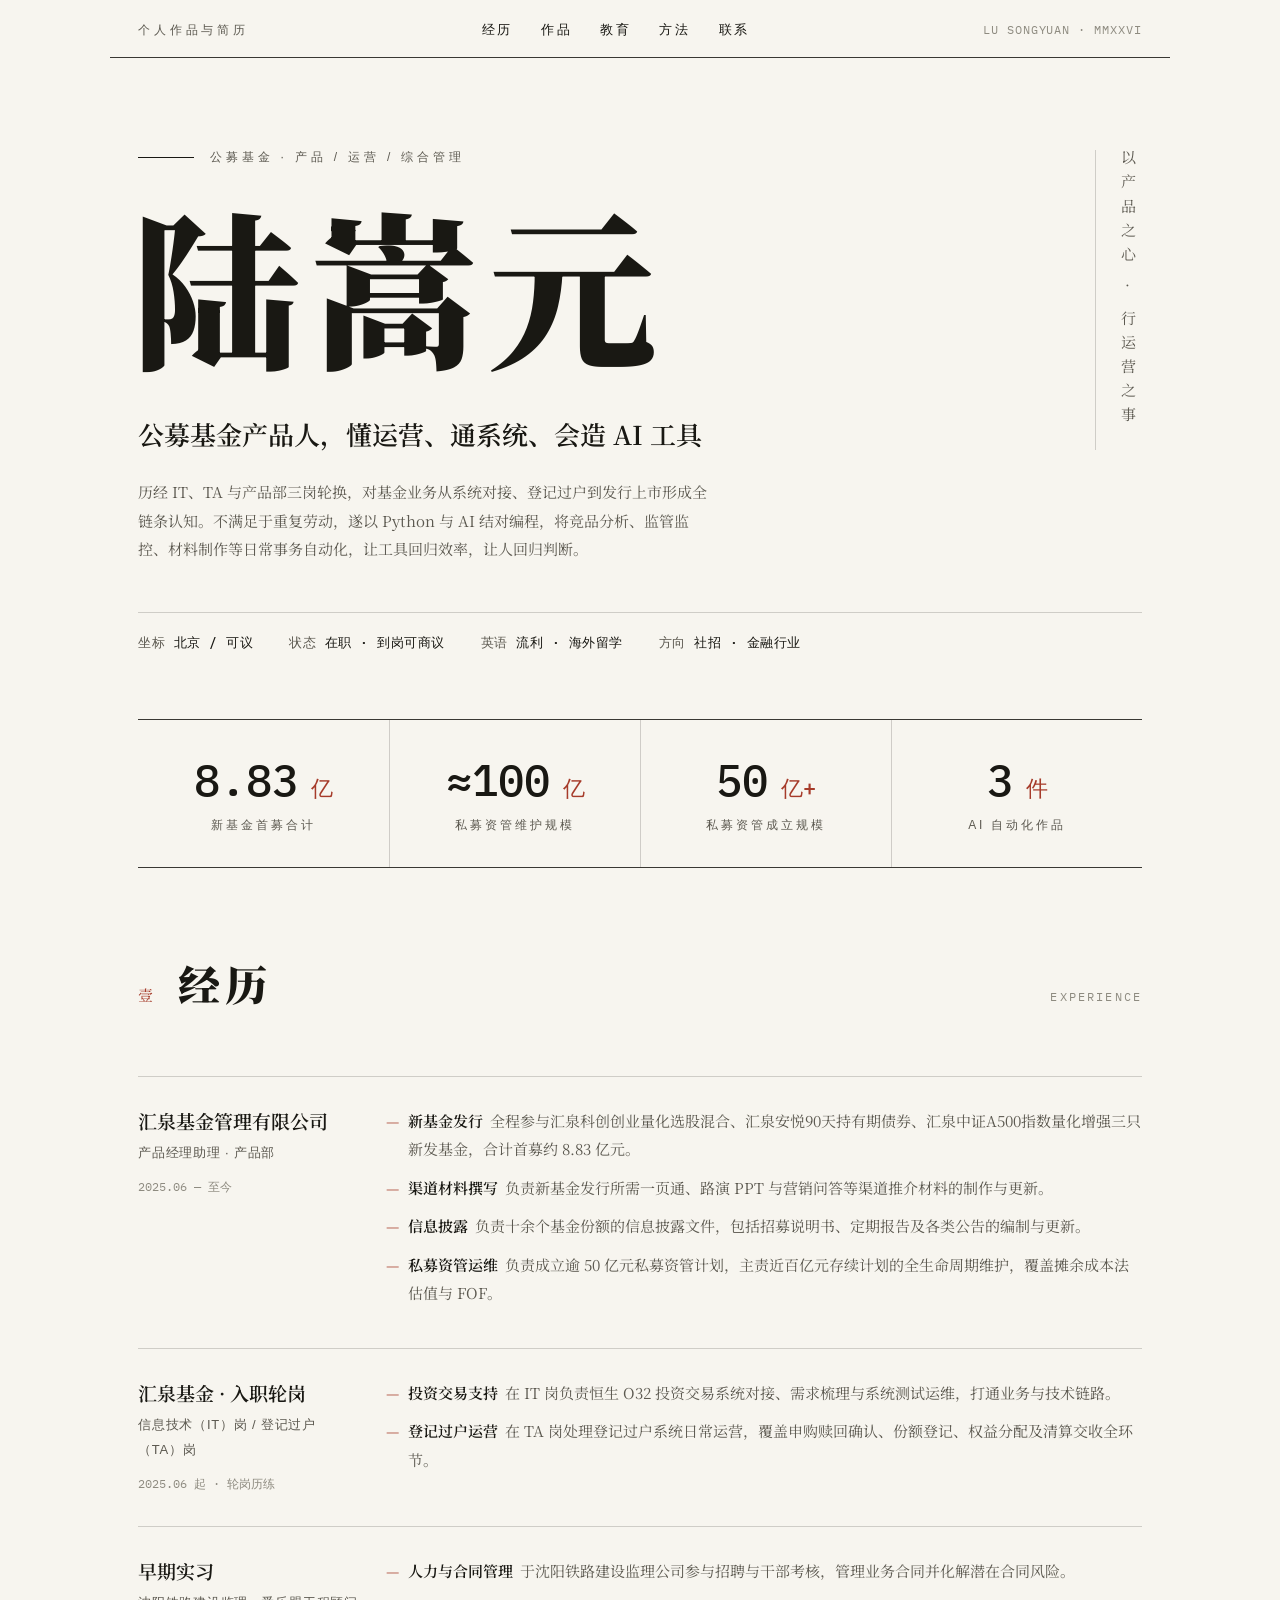
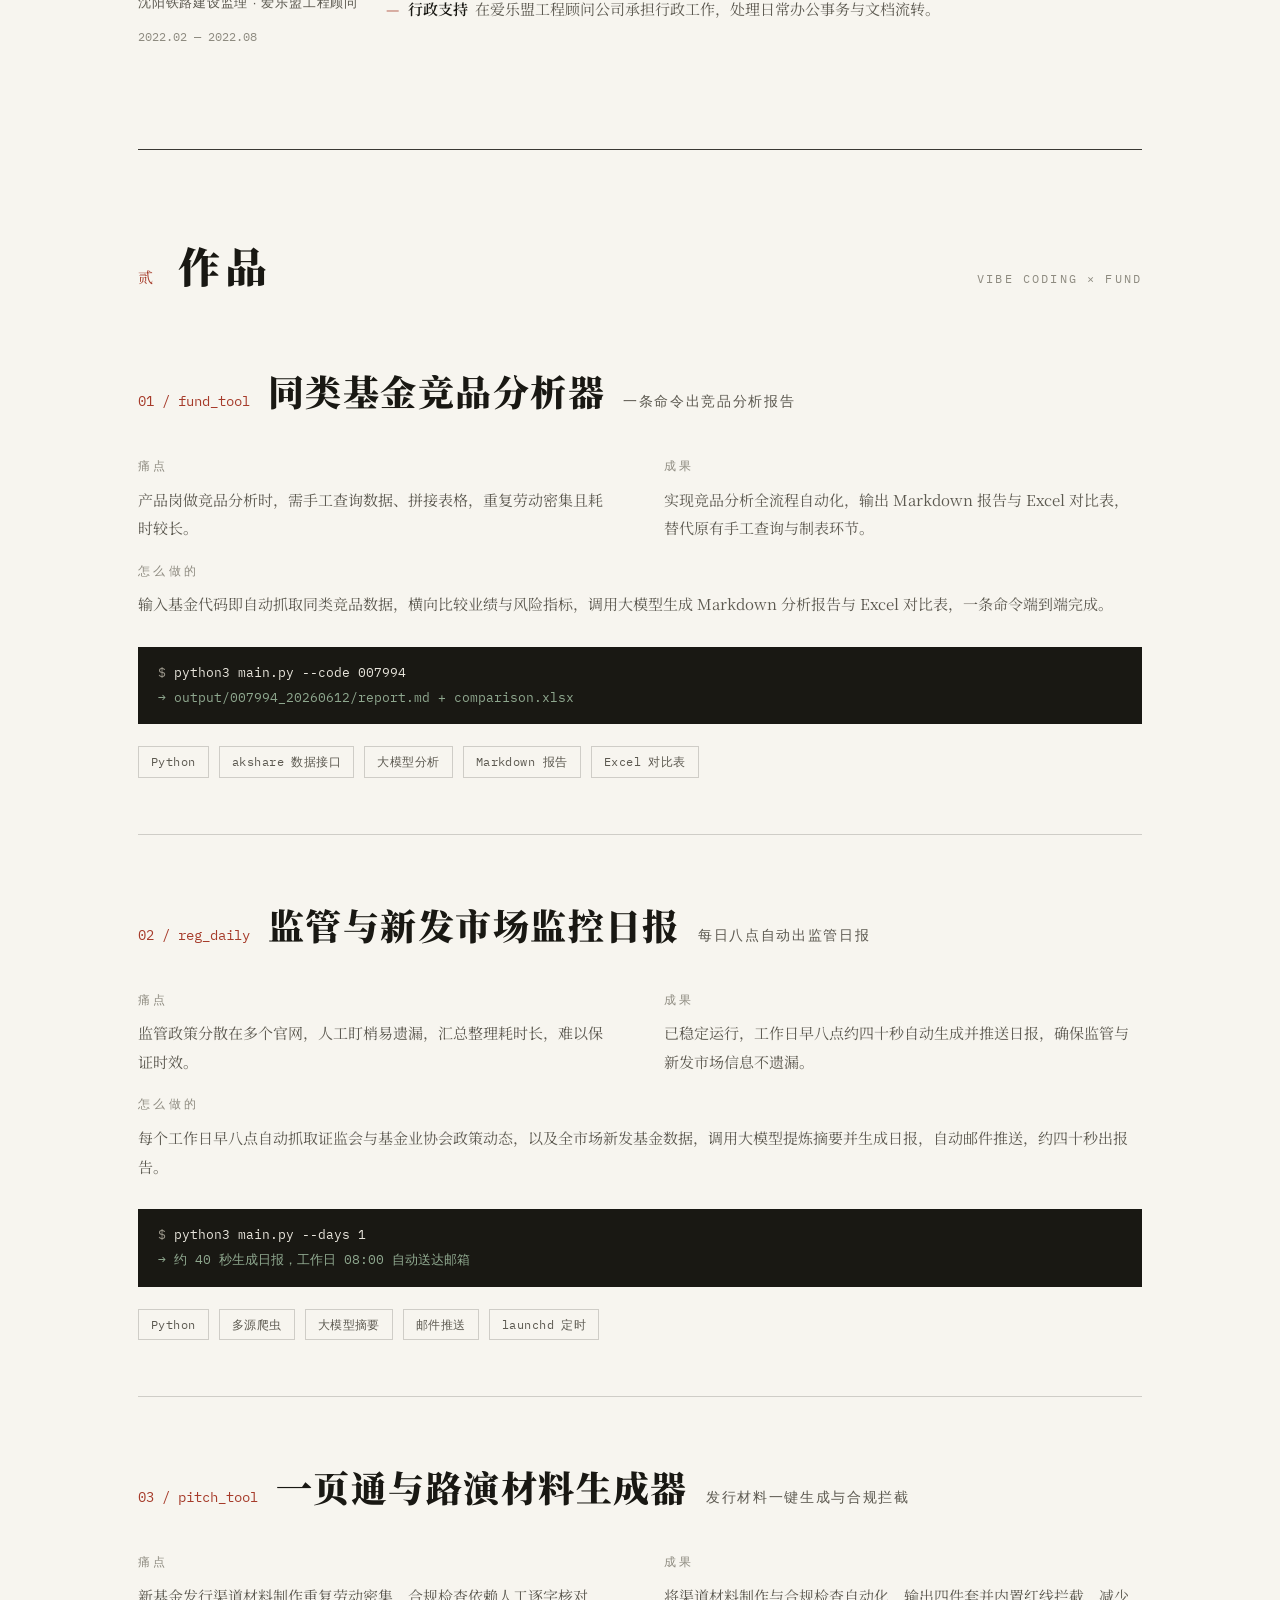
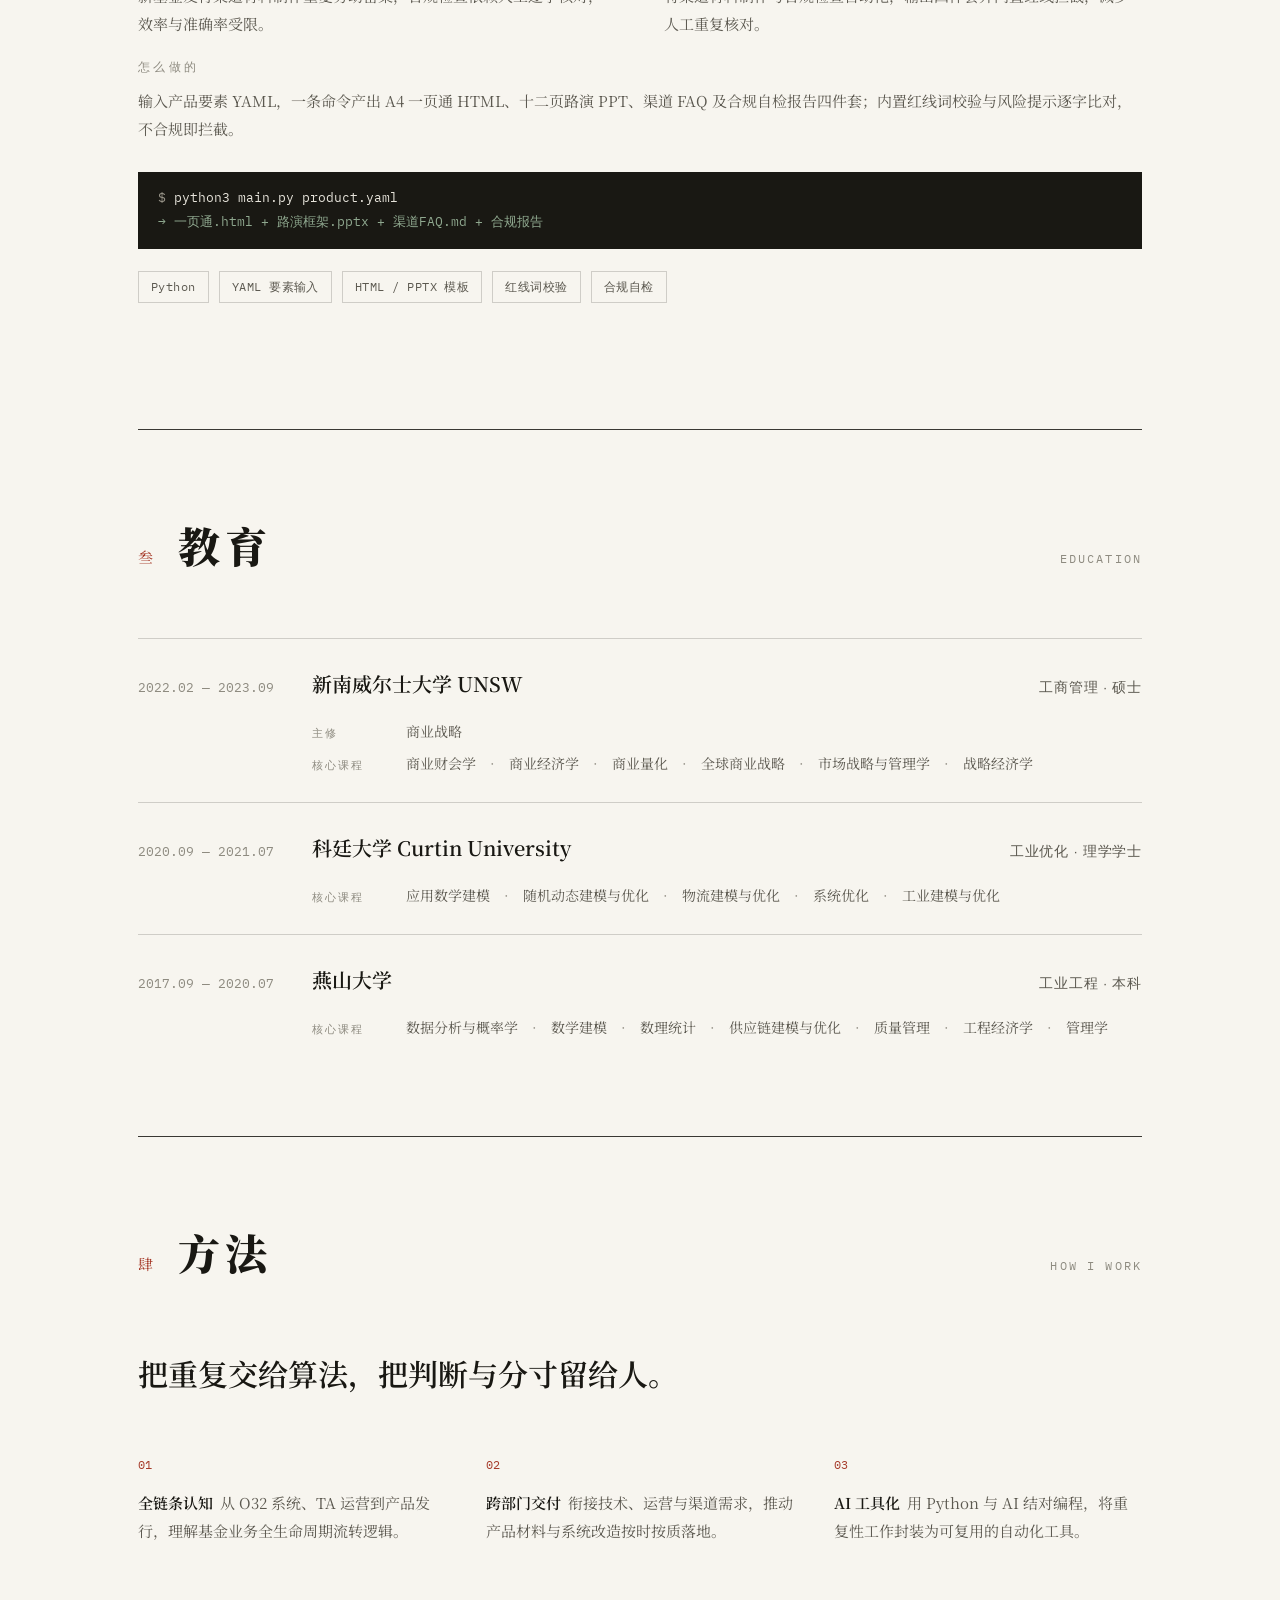
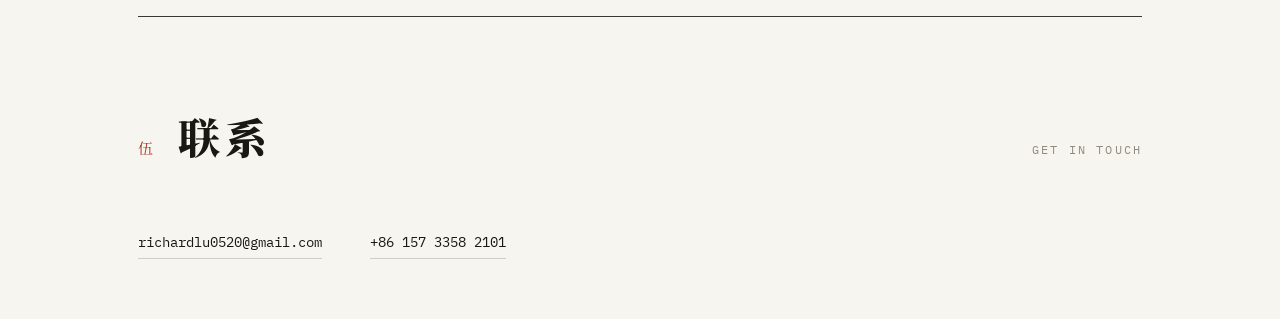
==== index.html @ 5bf74c92 "init: 个人简历网站" ====
<!DOCTYPE html>
<html lang="zh-CN">
<head>
<meta charset="UTF-8">
<meta name="viewport" content="width=device-width, initial-scale=1.0">
<title>陆嵩元 — 公募基金 · 产品与运营</title>
<meta name="description" content="陆嵩元的个人作品与简历：公募基金产品经理，三件 AI 自动化作品，求职产品/运营/综合管理方向。">
<link rel="preconnect" href="https://fonts.googleapis.com">
<link rel="preconnect" href="https://fonts.gstatic.com" crossorigin>
<link href="https://fonts.googleapis.com/css2?family=Noto+Serif+SC:wght@400;600;900&family=IBM+Plex+Mono:wght@400;500&display=swap" rel="stylesheet">
<style>
:root {
  --paper: #F7F5EF;
  --ink: #191813;
  --ink-soft: #5C5950;
  --ink-faint: #8E8B80;
  --hair: rgba(25, 24, 19, 0.18);
  --hair-strong: rgba(25, 24, 19, 0.85);
  --seal: #A63B2A;
  --serif: "Noto Serif SC", "Songti SC", serif;
  --sans: "PingFang SC", "Microsoft YaHei", sans-serif;
  --mono: "IBM Plex Mono", "Menlo", monospace;
}
* { margin: 0; padding: 0; box-sizing: border-box; }
html { scroll-behavior: smooth; }
body {
  background: var(--paper);
  color: var(--ink);
  font-family: var(--serif);
  font-size: 16px;
  line-height: 1.9;
  -webkit-font-smoothing: antialiased;
}
::selection { background: var(--seal); color: var(--paper); }
.page { max-width: 1060px; margin: 0 auto; padding: 0 28px; }

.label {
  font-family: var(--sans);
  font-size: 12px;
  letter-spacing: 0.32em;
  color: var(--ink-soft);
}
.mono { font-family: var(--mono); }

.masthead {
  display: flex;
  justify-content: space-between;
  align-items: baseline;
  position: sticky;
  top: 0;
  z-index: 100;
  background: var(--paper);
  margin: 0 -28px;
  padding: 18px 28px 14px;
  border-bottom: 1px solid var(--hair-strong);
}
.masthead .mono { font-size: 12px; color: var(--ink-faint); letter-spacing: 0.08em; }
.masthead nav { display: flex; gap: 28px; }
.masthead nav a {
  font-family: var(--sans); font-size: 13px; letter-spacing: 0.2em;
  color: var(--ink); text-decoration: none; position: relative;
  white-space: nowrap;
}
.masthead nav a::after {
  content: ""; position: absolute; left: 0; bottom: -4px;
  width: 100%; height: 1px; background: var(--seal);
  transform: scaleX(0); transform-origin: left;
  transition: transform 0.4s cubic-bezier(0.4, 0, 0.2, 1);
}
.masthead nav a:hover::after { transform: scaleX(1); }
.masthead nav a:hover { color: var(--seal); }

.hero { position: relative; padding: 88px 0 64px; border-bottom: 1px solid var(--hair-strong); }
.hero-kicker { display: flex; align-items: center; gap: 16px; margin-bottom: 28px; }
.hero-kicker .rule { flex: 0 0 56px; height: 1px; background: var(--ink); }
h1.name {
  font-size: clamp(84px, 15vw, 168px);
  font-weight: 900;
  line-height: 1.05;
  letter-spacing: 0.06em;
  margin-left: -6px;
}
.hero-tagline {
  font-size: clamp(20px, 2.6vw, 26px);
  font-weight: 600;
  margin-top: 36px;
  max-width: 30em;
}
.hero-intro {
  margin-top: 20px;
  max-width: 38em;
  color: var(--ink-soft);
  font-size: 15px;
}
.hero-vertical {
  position: absolute; top: 92px; right: 0;
  writing-mode: vertical-rl;
  font-size: 15px; letter-spacing: 0.6em;
  color: var(--ink-soft);
  border-left: 1px solid var(--hair);
  padding-left: 18px;
  height: 300px;
}
.hero-meta {
  display: flex; flex-wrap: wrap; gap: 12px 36px;
  margin-top: 48px; padding-top: 18px;
  border-top: 1px solid var(--hair);
}
.hero-meta div { font-family: var(--mono); font-size: 12.5px; color: var(--ink-soft); letter-spacing: 0.04em; }
.hero-meta b { font-weight: 500; color: var(--ink); }

.stats { display: grid; grid-template-columns: repeat(4, 1fr); border-bottom: 1px solid var(--hair-strong); }
.stat { padding: 34px 8px 30px; text-align: center; }
.stat + .stat { border-left: 1px solid var(--hair); }
.stat .num { font-family: var(--mono); font-size: clamp(30px, 4.5vw, 44px); font-weight: 500; line-height: 1.2; }
.stat .num em { font-style: normal; font-size: 0.5em; color: var(--seal); }
.stat .cap { font-family: var(--sans); font-size: 12px; letter-spacing: 0.24em; color: var(--ink-soft); margin-top: 8px; }

section.chapter { padding: 76px 0 70px; border-bottom: 1px solid var(--hair-strong); }
.chapter-head { display: flex; align-items: baseline; gap: 20px; margin-bottom: 52px; }
.chapter-head .no { font-size: 15px; color: var(--seal); letter-spacing: 0.3em; }
.chapter-head h2 { font-size: clamp(30px, 4.2vw, 42px); font-weight: 900; letter-spacing: 0.12em; }
.chapter-head .en { font-family: var(--mono); font-size: 12px; color: var(--ink-faint); letter-spacing: 0.18em; margin-left: auto; }

.work-block { display: grid; grid-template-columns: 220px 1fr; gap: 28px; padding: 30px 0; border-top: 1px solid var(--hair); }
.work-block:first-of-type { border-top: none; padding-top: 0; }
.work-side .org { font-size: 19px; font-weight: 600; line-height: 1.5; }
.work-side .role { font-family: var(--sans); font-size: 13px; color: var(--ink-soft); margin-top: 6px; letter-spacing: 0.06em; }
.work-side .period { font-family: var(--mono); font-size: 12px; color: var(--ink-faint); margin-top: 10px; }
.work-main ul { list-style: none; }
.work-main li { position: relative; padding-left: 22px; margin-bottom: 10px; font-size: 15px; color: var(--ink-soft); }
.work-main li::before { content: "—"; position: absolute; left: 0; color: var(--seal); }
.work-main li b { color: var(--ink); font-weight: 600; margin-right: 0.45em; }

.proj { padding: 56px 0; border-top: 1px solid var(--hair); }
.proj:first-of-type { border-top: none; padding-top: 0; }
.proj-head { display: flex; align-items: baseline; gap: 18px; flex-wrap: wrap; }
.proj-head .idx { font-family: var(--mono); font-size: 14px; color: var(--seal); }
.proj-head h3 { font-size: clamp(26px, 3.6vw, 36px); font-weight: 900; letter-spacing: 0.04em; }
.proj-head .slogan { font-family: var(--sans); font-size: 14px; color: var(--ink-soft); letter-spacing: 0.12em; }
.proj-body { display: grid; grid-template-columns: 1fr 1fr; gap: 18px 48px; margin-top: 30px; }
.proj-cell .cell-label { font-family: var(--sans); font-size: 11.5px; letter-spacing: 0.3em; color: var(--ink-faint); margin-bottom: 8px; }
.proj-cell p { font-size: 15px; color: var(--ink-soft); }
.proj-cell p b { color: var(--ink); font-weight: 600; }
.proj-term {
  grid-column: 1 / -1;
  font-family: var(--mono); font-size: 13px;
  background: var(--ink); color: #E8E5DC;
  padding: 14px 20px; margin-top: 10px;
  overflow-x: auto; white-space: nowrap;
}
.proj-term .ps { color: #9A968A; }
.proj-term .cmd-out { color: #8FA88F; }
.proj-tags { grid-column: 1 / -1; display: flex; flex-wrap: wrap; gap: 10px; margin-top: 4px; }
.proj-tags span {
  font-family: var(--mono); font-size: 11.5px; color: var(--ink-soft);
  border: 1px solid var(--hair); padding: 4px 12px; letter-spacing: 0.04em;
}

.edu-row { padding: 26px 0; border-top: 1px solid var(--hair); }
.edu-row:first-of-type { border-top: none; padding-top: 0; }
.edu-head { display: grid; grid-template-columns: 150px 1fr 220px; gap: 24px; align-items: baseline; }
.edu-head .period { font-family: var(--mono); font-size: 12.5px; color: var(--ink-faint); }
.edu-head .school { font-size: 20px; font-weight: 600; }
.edu-head .degree { font-family: var(--sans); font-size: 13.5px; color: var(--ink-soft); text-align: right; letter-spacing: 0.06em; }
.edu-detail { margin-top: 16px; margin-left: 174px; display: grid; row-gap: 8px; }
.edu-detail .row { display: grid; grid-template-columns: 80px 1fr; gap: 14px; align-items: baseline; }
.edu-detail .label { font-family: var(--mono); font-size: 11px; color: var(--ink-faint); letter-spacing: 0.18em; text-transform: uppercase; padding-top: 2px; }
.edu-detail .val { font-size: 14px; color: var(--ink-soft); line-height: 1.75; }
.edu-detail .courses span { display: inline-block; margin-right: 14px; }
.edu-detail .courses span::after { content: "·"; color: var(--ink-faint); margin-left: 14px; }
.edu-detail .courses span:last-child::after { content: ""; margin-left: 0; }

.skills-grid { display: grid; grid-template-columns: repeat(3, 1fr); gap: 40px; }
.skill .skill-no { font-family: var(--mono); font-size: 12px; color: var(--seal); margin-bottom: 12px; }
.skill p { font-size: 15px; color: var(--ink-soft); }
.skill p b { color: var(--ink); font-weight: 600; margin-right: 0.45em; }

footer { padding: 80px 0 60px; position: relative; }
.foot-line { font-size: clamp(22px, 3vw, 30px); font-weight: 600; max-width: 26em; }
.foot-contact { margin-top: 44px; display: flex; flex-wrap: wrap; gap: 14px 48px; }
.foot-contact a, .foot-contact span { font-family: var(--mono); font-size: 14px; color: var(--ink); text-decoration: none; border-bottom: 1px solid var(--hair); padding-bottom: 3px; }
.foot-contact a { position: relative; transition: color 0.35s ease; }
.foot-contact a::after {
  content: ""; position: absolute; left: 0; bottom: -1px;
  width: 100%; height: 1px; background: var(--seal);
  transform: scaleX(0); transform-origin: left;
  transition: transform 0.45s cubic-bezier(0.4, 0, 0.2, 1);
}
.foot-contact a:hover { color: var(--seal); }
.foot-contact a:hover::after { transform: scaleX(1); }
.foot-note { margin-top: 56px; font-family: var(--sans); font-size: 12px; color: var(--ink-faint); letter-spacing: 0.1em; }

.reveal { opacity: 0; transform: translateY(26px); transition: opacity 0.8s ease, transform 0.8s ease; }
.reveal.on { opacity: 1; transform: none; }

.chapter-head.reveal { opacity: 1; transform: none; transition: none; }
.chapter-head h2 .ch {
  display: inline-block; opacity: 0; transform: translateY(0.5em);
  transition: opacity 0.7s ease, transform 0.7s cubic-bezier(0.4, 0, 0.2, 1);
}
.chapter-head.on h2 .ch { opacity: 1; transform: none; }

.stat .num .prefix { font-style: normal; }
.stat .num .count { display: inline-block; font-variant-numeric: tabular-nums; }

@media (max-width: 760px) {
  .hero-vertical { display: none; }
  .stats { grid-template-columns: repeat(2, 1fr); }
  .stat:nth-child(3) { border-left: none; }
  .stat:nth-child(n+3) { border-top: 1px solid var(--hair); }
  .work-block, .proj-body { grid-template-columns: 1fr; }
  .edu-head { grid-template-columns: 1fr; gap: 4px; }
  .edu-head .degree { text-align: left; }
  .edu-detail { margin-left: 0; margin-top: 12px; }
  .edu-detail .row { grid-template-columns: 1fr; gap: 2px; }
  .skills-grid { grid-template-columns: 1fr; }
  .masthead nav { gap: 16px; }
  .masthead .mono, .masthead .label { display: none; }
  .masthead { justify-content: center; }
}
</style>
</head>
<body>

<div class="page">

<header class="masthead">
  <span class="label">个人作品与简历</span>
  <nav>
    <a href="#jingli">经历</a>
    <a href="#zuopin">作品</a>
    <a href="#jiaoyu">教育</a>
    <a href="#fangfa">方法</a>
    <a href="#lianluo">联系</a>
  </nav>
  <span class="mono">LU SONGYUAN · MMXXVI</span>
</header>

<section class="hero">
  <div class="hero-vertical">以产品之心 · 行运营之事</div>
  <div class="hero-kicker reveal">
    <span class="rule"></span>
    <span class="label">公募基金 · 产品 / 运营 / 综合管理</span>
  </div>
  <h1 class="name reveal">陆嵩元</h1>
  <p class="hero-tagline reveal">公募基金产品人，懂运营、通系统、会造 AI 工具</p>
  <p class="hero-intro reveal">历经 IT、TA 与产品部三岗轮换，对基金业务从系统对接、登记过户到发行上市形成全链条认知。不满足于重复劳动，遂以 Python 与 AI 结对编程，将竞品分析、监管监控、材料制作等日常事务自动化，让工具回归效率，让人回归判断。</p>
  <div class="hero-meta reveal">
    <div>坐标 <b>北京 / 可议</b></div>
    <div>状态 <b>在职 · 到岗可商议</b></div>
    <div>英语 <b>流利 · 海外留学</b></div>
    <div>方向 <b>社招 · 金融行业</b></div>
  </div>
</section>

<section class="stats">
  <div class="stat reveal"><div class="num"><span class="count" data-to="8.83" data-decimals="2">0.00</span><em> 亿</em></div><div class="cap">新基金首募合计</div></div>
  <div class="stat reveal"><div class="num"><span class="prefix">≈</span><span class="count" data-to="100">0</span><em> 亿</em></div><div class="cap">私募资管维护规模</div></div>
  <div class="stat reveal"><div class="num"><span class="count" data-to="50">0</span><em> 亿+</em></div><div class="cap">私募资管成立规模</div></div>
  <div class="stat reveal"><div class="num"><span class="count" data-to="3">0</span><em> 件</em></div><div class="cap">AI 自动化作品</div></div>
</section>

<section class="chapter" id="jingli">
  <div class="chapter-head reveal">
    <span class="no">壹</span>
    <h2>经历</h2>
    <span class="en">EXPERIENCE</span>
  </div>
    <div class="work-block reveal">
    <div class="work-side">
      <div class="org">汇泉基金管理有限公司</div>
      <div class="role">产品经理助理 · 产品部</div>
      <div class="period">2025.06 — 至今</div>
    </div>
    <div class="work-main"><ul>
      <li><b>新基金发行</b>全程参与汇泉科创创业量化选股混合、汇泉安悦90天持有期债券、汇泉中证A500指数量化增强三只新发基金，合计首募约 8.83 亿元。</li>
      <li><b>渠道材料撰写</b>负责新基金发行所需一页通、路演 PPT 与营销问答等渠道推介材料的制作与更新。</li>
      <li><b>信息披露</b>负责十余个基金份额的信息披露文件，包括招募说明书、定期报告及各类公告的编制与更新。</li>
      <li><b>私募资管运维</b>负责成立逾 50 亿元私募资管计划，主责近百亿元存续计划的全生命周期维护，覆盖摊余成本法估值与 FOF。</li>
    </ul></div>
  </div>
  <div class="work-block reveal">
    <div class="work-side">
      <div class="org">汇泉基金 · 入职轮岗</div>
      <div class="role">信息技术（IT）岗 / 登记过户（TA）岗</div>
      <div class="period">2025.06 起 · 轮岗历练</div>
    </div>
    <div class="work-main"><ul>
      <li><b>投资交易支持</b>在 IT 岗负责恒生 O32 投资交易系统对接、需求梳理与系统测试运维，打通业务与技术链路。</li>
      <li><b>登记过户运营</b>在 TA 岗处理登记过户系统日常运营，覆盖申购赎回确认、份额登记、权益分配及清算交收全环节。</li>
    </ul></div>
  </div>
  <div class="work-block reveal">
    <div class="work-side">
      <div class="org">早期实习</div>
      <div class="role">沈阳铁路建设监理 · 爱乐盟工程顾问</div>
      <div class="period">2022.02 — 2022.08</div>
    </div>
    <div class="work-main"><ul>
      <li><b>人力与合同管理</b>于沈阳铁路建设监理公司参与招聘与干部考核，管理业务合同并化解潜在合同风险。</li>
      <li><b>行政支持</b>在爱乐盟工程顾问公司承担行政工作，处理日常办公事务与文档流转。</li>
    </ul></div>
  </div>
</section>

<section class="chapter" id="zuopin">
  <div class="chapter-head reveal">
    <span class="no">贰</span>
    <h2>作品</h2>
    <span class="en">VIBE CODING × FUND</span>
  </div>
    <article class="proj reveal">
    <div class="proj-head">
      <span class="idx">01 / fund_tool</span>
      <h3>同类基金竞品分析器</h3>
      <span class="slogan">一条命令出竞品分析报告</span>
    </div>
    <div class="proj-body">
      <div class="proj-cell"><div class="cell-label">痛点</div><p>产品岗做竞品分析时，需手工查询数据、拼接表格，重复劳动密集且耗时较长。</p></div>
      <div class="proj-cell"><div class="cell-label">成果</div><p>实现竞品分析全流程自动化，输出 Markdown 报告与 Excel 对比表，替代原有手工查询与制表环节。</p></div>
      <div class="proj-cell" style="grid-column: 1 / -1;"><div class="cell-label">怎么做的</div><p>输入基金代码即自动抓取同类竞品数据，横向比较业绩与风险指标，调用大模型生成 Markdown 分析报告与 Excel 对比表，一条命令端到端完成。</p></div>
      <div class="proj-term"><span class="ps">$ </span>python3 main.py --code 007994<br><span class="cmd-out">→ output/007994_20260612/report.md + comparison.xlsx</span></div>
      <div class="proj-tags"><span>Python</span><span>akshare 数据接口</span><span>大模型分析</span><span>Markdown 报告</span><span>Excel 对比表</span></div>
    </div>
  </article>
  <article class="proj reveal">
    <div class="proj-head">
      <span class="idx">02 / reg_daily</span>
      <h3>监管与新发市场监控日报</h3>
      <span class="slogan">每日八点自动出监管日报</span>
    </div>
    <div class="proj-body">
      <div class="proj-cell"><div class="cell-label">痛点</div><p>监管政策分散在多个官网，人工盯梢易遗漏，汇总整理耗时长，难以保证时效。</p></div>
      <div class="proj-cell"><div class="cell-label">成果</div><p>已稳定运行，工作日早八点约四十秒自动生成并推送日报，确保监管与新发市场信息不遗漏。</p></div>
      <div class="proj-cell" style="grid-column: 1 / -1;"><div class="cell-label">怎么做的</div><p>每个工作日早八点自动抓取证监会与基金业协会政策动态，以及全市场新发基金数据，调用大模型提炼摘要并生成日报，自动邮件推送，约四十秒出报告。</p></div>
      <div class="proj-term"><span class="ps">$ </span>python3 main.py --days 1<br><span class="cmd-out">→ 约 40 秒生成日报，工作日 08:00 自动送达邮箱</span></div>
      <div class="proj-tags"><span>Python</span><span>多源爬虫</span><span>大模型摘要</span><span>邮件推送</span><span>launchd 定时</span></div>
    </div>
  </article>
  <article class="proj reveal">
    <div class="proj-head">
      <span class="idx">03 / pitch_tool</span>
      <h3>一页通与路演材料生成器</h3>
      <span class="slogan">发行材料一键生成与合规拦截</span>
    </div>
    <div class="proj-body">
      <div class="proj-cell"><div class="cell-label">痛点</div><p>新基金发行渠道材料制作重复劳动密集，合规检查依赖人工逐字核对，效率与准确率受限。</p></div>
      <div class="proj-cell"><div class="cell-label">成果</div><p>将渠道材料制作与合规检查自动化，输出四件套并内置红线拦截，减少人工重复核对。</p></div>
      <div class="proj-cell" style="grid-column: 1 / -1;"><div class="cell-label">怎么做的</div><p>输入产品要素 YAML，一条命令产出 A4 一页通 HTML、十二页路演 PPT、渠道 FAQ 及合规自检报告四件套；内置红线词校验与风险提示逐字比对，不合规即拦截。</p></div>
      <div class="proj-term"><span class="ps">$ </span>python3 main.py product.yaml<br><span class="cmd-out">→ 一页通.html + 路演框架.pptx + 渠道FAQ.md + 合规报告</span></div>
      <div class="proj-tags"><span>Python</span><span>YAML 要素输入</span><span>HTML / PPTX 模板</span><span>红线词校验</span><span>合规自检</span></div>
    </div>
  </article>
</section>

<section class="chapter" id="jiaoyu">
  <div class="chapter-head reveal">
    <span class="no">叁</span>
    <h2>教育</h2>
    <span class="en">EDUCATION</span>
  </div>
  <div class="edu-row reveal">
    <div class="edu-head">
      <span class="period">2022.02 — 2023.09</span>
      <span class="school">新南威尔士大学 UNSW</span>
      <span class="degree">工商管理 · 硕士</span>
    </div>
    <div class="edu-detail">
      <div class="row"><span class="label">主修</span><span class="val">商业战略</span></div>
      <div class="row"><span class="label">核心课程</span><span class="val courses"><span>商业财会学</span><span>商业经济学</span><span>商业量化</span><span>全球商业战略</span><span>市场战略与管理学</span><span>战略经济学</span></span></div>
    </div>
  </div>
  <div class="edu-row reveal">
    <div class="edu-head">
      <span class="period">2020.09 — 2021.07</span>
      <span class="school">科廷大学 Curtin University</span>
      <span class="degree">工业优化 · 理学学士</span>
    </div>
    <div class="edu-detail">
      <div class="row"><span class="label">核心课程</span><span class="val courses"><span>应用数学建模</span><span>随机动态建模与优化</span><span>物流建模与优化</span><span>系统优化</span><span>工业建模与优化</span></span></div>
    </div>
  </div>
  <div class="edu-row reveal">
    <div class="edu-head">
      <span class="period">2017.09 — 2020.07</span>
      <span class="school">燕山大学</span>
      <span class="degree">工业工程 · 本科</span>
    </div>
    <div class="edu-detail">
      <div class="row"><span class="label">核心课程</span><span class="val courses"><span>数据分析与概率学</span><span>数学建模</span><span>数理统计</span><span>供应链建模与优化</span><span>质量管理</span><span>工程经济学</span><span>管理学</span></span></div>
    </div>
  </div>
</section>

<section class="chapter" id="fangfa">
  <div class="chapter-head reveal">
    <span class="no">肆</span>
    <h2>方法</h2>
    <span class="en">HOW I WORK</span>
  </div>
  <p class="foot-line reveal" style="margin-bottom: 52px;">把重复交给算法，把判断与分寸留给人。</p>
  <div class="skills-grid">
        <div class="skill reveal">
      <div class="skill-no">01</div>
      <p><b>全链条认知</b>从 O32 系统、TA 运营到产品发行，理解基金业务全生命周期流转逻辑。</p>
    </div>
    <div class="skill reveal">
      <div class="skill-no">02</div>
      <p><b>跨部门交付</b>衔接技术、运营与渠道需求，推动产品材料与系统改造按时按质落地。</p>
    </div>
    <div class="skill reveal">
      <div class="skill-no">03</div>
      <p><b>AI 工具化</b>用 Python 与 AI 结对编程，将重复性工作封装为可复用的自动化工具。</p>
    </div>
  </div>
</section>

<footer id="lianluo">
  <div class="chapter-head reveal">
    <span class="no">伍</span>
    <h2>联系</h2>
    <span class="en">GET IN TOUCH</span>
  </div>
  <div class="foot-contact reveal">
    <a href="mailto:richardlu0520@gmail.com">richardlu0520@gmail.com</a>
    <span>+86 157 3358 2101</span>
  </div>
</footer>

</div>

<script>
document.querySelectorAll(".chapter-head h2").forEach(h => {
  const text = h.textContent;
  h.textContent = "";
  [...text].forEach((c, i) => {
    const s = document.createElement("span");
    s.className = "ch";
    s.textContent = c;
    s.style.transitionDelay = (i * 80) + "ms";
    h.appendChild(s);
  });
});

function animateCount(el) {
  const to = parseFloat(el.dataset.to);
  const decimals = parseInt(el.dataset.decimals || "0", 10);
  const dur = 1400;
  const t0 = performance.now();
  function tick(now) {
    const t = Math.min(1, (now - t0) / dur);
    const eased = 1 - Math.pow(1 - t, 3);
    el.textContent = (to * eased).toFixed(decimals);
    if (t < 1) requestAnimationFrame(tick);
    else el.textContent = to.toFixed(decimals);
  }
  requestAnimationFrame(tick);
}

const io = new IntersectionObserver((es) => {
  es.forEach(e => {
    if (e.isIntersecting) {
      e.target.classList.add("on");
      e.target.querySelectorAll(".count").forEach(animateCount);
      io.unobserve(e.target);
    }
  });
}, { threshold: 0.12 });
document.querySelectorAll(".reveal").forEach(el => io.observe(el));
</script>

</body>
</html>
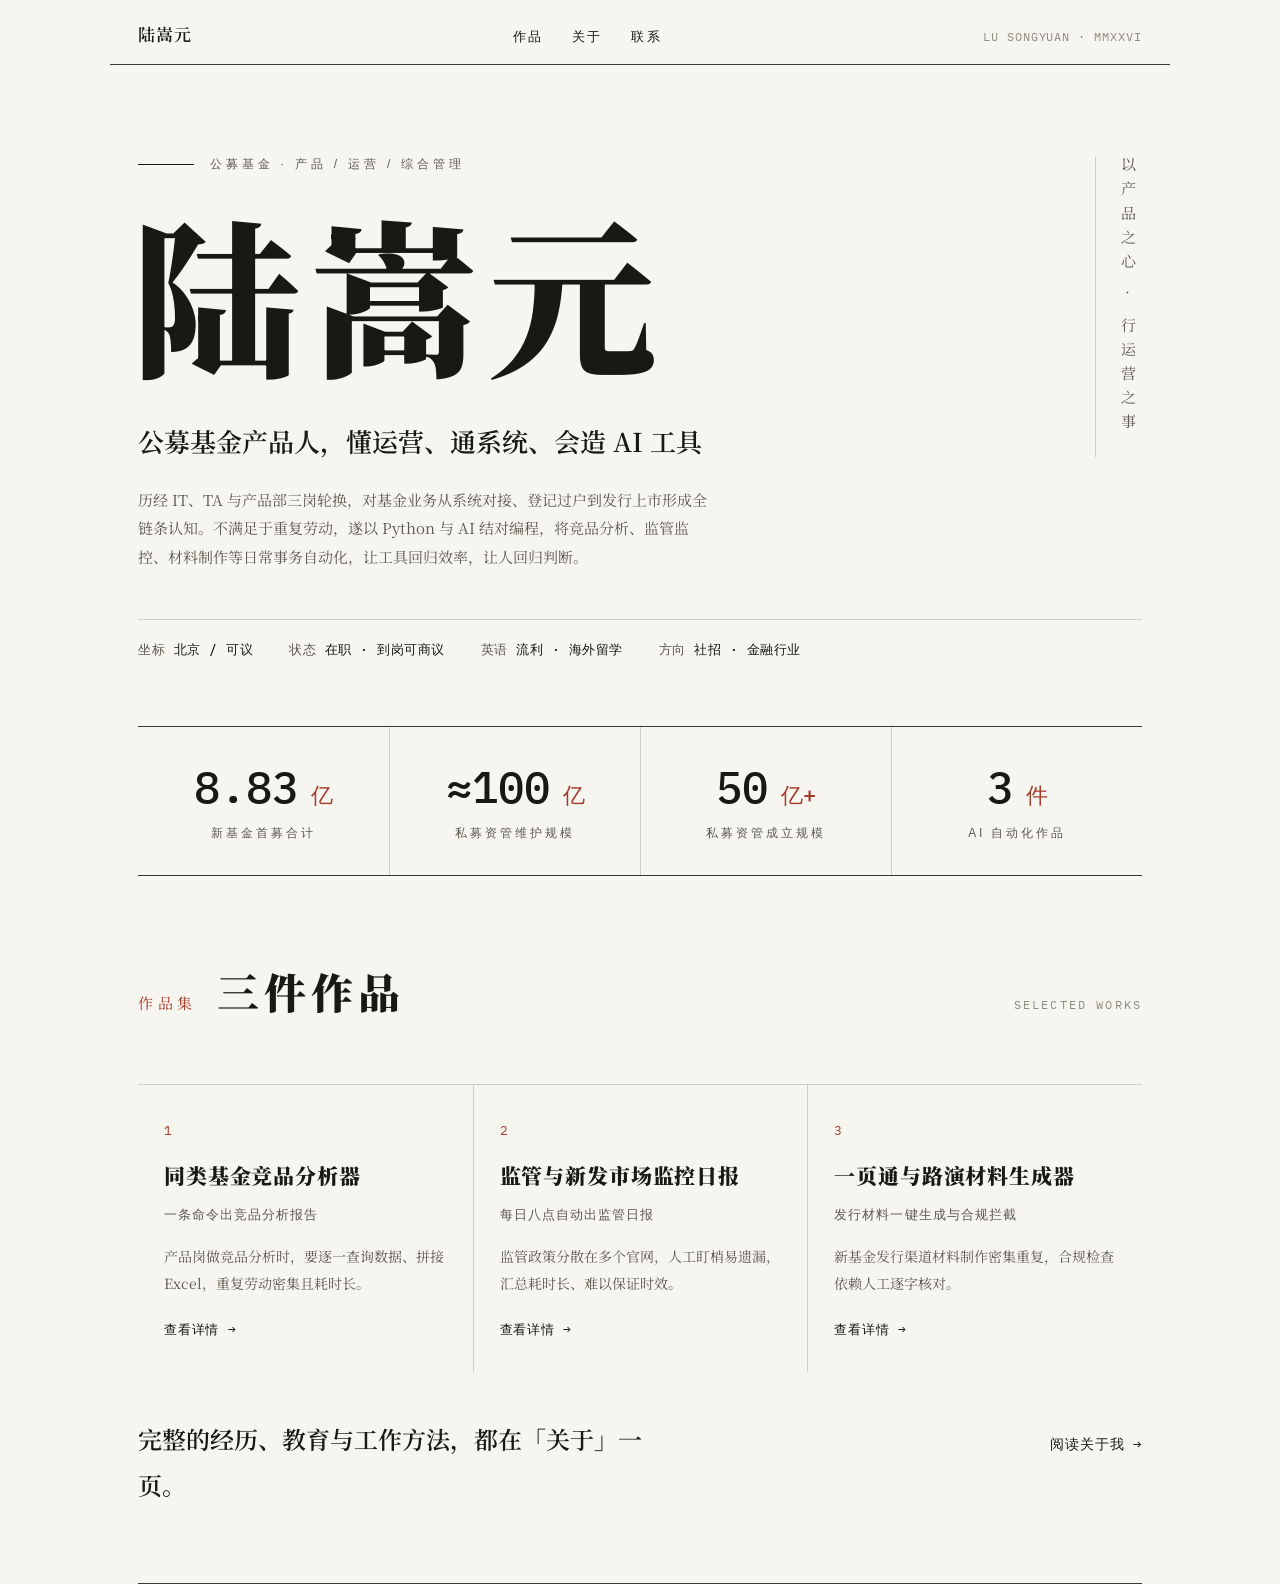
==== commit c92e08c9: "重构为多页站点：首页 + 3 件作品详情页 + 关于 + 联系 - 抽公共 CSS/JS 到 assets/，多页共享 - 三件 AI 自动化作品（竞品分析器 / 监管日报 / 一页通生成器）各自独立" ====
--- a/index.html
+++ b/index.html
@@ -8,234 +8,20 @@
 <link rel="preconnect" href="https://fonts.googleapis.com">
 <link rel="preconnect" href="https://fonts.gstatic.com" crossorigin>
 <link href="https://fonts.googleapis.com/css2?family=Noto+Serif+SC:wght@400;600;900&family=IBM+Plex+Mono:wght@400;500&display=swap" rel="stylesheet">
-<style>
-:root {
-  --paper: #F7F5EF;
-  --ink: #191813;
-  --ink-soft: #5C5950;
-  --ink-faint: #8E8B80;
-  --hair: rgba(25, 24, 19, 0.18);
-  --hair-strong: rgba(25, 24, 19, 0.85);
-  --seal: #A63B2A;
-  --serif: "Noto Serif SC", "Songti SC", serif;
-  --sans: "PingFang SC", "Microsoft YaHei", sans-serif;
-  --mono: "IBM Plex Mono", "Menlo", monospace;
-}
-* { margin: 0; padding: 0; box-sizing: border-box; }
-html { scroll-behavior: smooth; }
-body {
-  background: var(--paper);
-  color: var(--ink);
-  font-family: var(--serif);
-  font-size: 16px;
-  line-height: 1.9;
-  -webkit-font-smoothing: antialiased;
-}
-::selection { background: var(--seal); color: var(--paper); }
-.page { max-width: 1060px; margin: 0 auto; padding: 0 28px; }
-
-.label {
-  font-family: var(--sans);
-  font-size: 12px;
-  letter-spacing: 0.32em;
-  color: var(--ink-soft);
-}
-.mono { font-family: var(--mono); }
-
-.masthead {
-  display: flex;
-  justify-content: space-between;
-  align-items: baseline;
-  position: sticky;
-  top: 0;
-  z-index: 100;
-  background: var(--paper);
-  margin: 0 -28px;
-  padding: 18px 28px 14px;
-  border-bottom: 1px solid var(--hair-strong);
-}
-.masthead .mono { font-size: 12px; color: var(--ink-faint); letter-spacing: 0.08em; }
-.masthead nav { display: flex; gap: 28px; }
-.masthead nav a {
-  font-family: var(--sans); font-size: 13px; letter-spacing: 0.2em;
-  color: var(--ink); text-decoration: none; position: relative;
-  white-space: nowrap;
-}
-.masthead nav a::after {
-  content: ""; position: absolute; left: 0; bottom: -4px;
-  width: 100%; height: 1px; background: var(--seal);
-  transform: scaleX(0); transform-origin: left;
-  transition: transform 0.4s cubic-bezier(0.4, 0, 0.2, 1);
-}
-.masthead nav a:hover::after { transform: scaleX(1); }
-.masthead nav a:hover { color: var(--seal); }
-
-.hero { position: relative; padding: 88px 0 64px; border-bottom: 1px solid var(--hair-strong); }
-.hero-kicker { display: flex; align-items: center; gap: 16px; margin-bottom: 28px; }
-.hero-kicker .rule { flex: 0 0 56px; height: 1px; background: var(--ink); }
-h1.name {
-  font-size: clamp(84px, 15vw, 168px);
-  font-weight: 900;
-  line-height: 1.05;
-  letter-spacing: 0.06em;
-  margin-left: -6px;
-}
-.hero-tagline {
-  font-size: clamp(20px, 2.6vw, 26px);
-  font-weight: 600;
-  margin-top: 36px;
-  max-width: 30em;
-}
-.hero-intro {
-  margin-top: 20px;
-  max-width: 38em;
-  color: var(--ink-soft);
-  font-size: 15px;
-}
-.hero-vertical {
-  position: absolute; top: 92px; right: 0;
-  writing-mode: vertical-rl;
-  font-size: 15px; letter-spacing: 0.6em;
-  color: var(--ink-soft);
-  border-left: 1px solid var(--hair);
-  padding-left: 18px;
-  height: 300px;
-}
-.hero-meta {
-  display: flex; flex-wrap: wrap; gap: 12px 36px;
-  margin-top: 48px; padding-top: 18px;
-  border-top: 1px solid var(--hair);
-}
-.hero-meta div { font-family: var(--mono); font-size: 12.5px; color: var(--ink-soft); letter-spacing: 0.04em; }
-.hero-meta b { font-weight: 500; color: var(--ink); }
-
-.stats { display: grid; grid-template-columns: repeat(4, 1fr); border-bottom: 1px solid var(--hair-strong); }
-.stat { padding: 34px 8px 30px; text-align: center; }
-.stat + .stat { border-left: 1px solid var(--hair); }
-.stat .num { font-family: var(--mono); font-size: clamp(30px, 4.5vw, 44px); font-weight: 500; line-height: 1.2; }
-.stat .num em { font-style: normal; font-size: 0.5em; color: var(--seal); }
-.stat .cap { font-family: var(--sans); font-size: 12px; letter-spacing: 0.24em; color: var(--ink-soft); margin-top: 8px; }
-
-section.chapter { padding: 76px 0 70px; border-bottom: 1px solid var(--hair-strong); }
-.chapter-head { display: flex; align-items: baseline; gap: 20px; margin-bottom: 52px; }
-.chapter-head .no { font-size: 15px; color: var(--seal); letter-spacing: 0.3em; }
-.chapter-head h2 { font-size: clamp(30px, 4.2vw, 42px); font-weight: 900; letter-spacing: 0.12em; }
-.chapter-head .en { font-family: var(--mono); font-size: 12px; color: var(--ink-faint); letter-spacing: 0.18em; margin-left: auto; }
-
-.work-block { display: grid; grid-template-columns: 220px 1fr; gap: 28px; padding: 30px 0; border-top: 1px solid var(--hair); }
-.work-block:first-of-type { border-top: none; padding-top: 0; }
-.work-side .org { font-size: 19px; font-weight: 600; line-height: 1.5; }
-.work-side .role { font-family: var(--sans); font-size: 13px; color: var(--ink-soft); margin-top: 6px; letter-spacing: 0.06em; }
-.work-side .period { font-family: var(--mono); font-size: 12px; color: var(--ink-faint); margin-top: 10px; }
-.work-main ul { list-style: none; }
-.work-main li { position: relative; padding-left: 22px; margin-bottom: 10px; font-size: 15px; color: var(--ink-soft); }
-.work-main li::before { content: "—"; position: absolute; left: 0; color: var(--seal); }
-.work-main li b { color: var(--ink); font-weight: 600; margin-right: 0.45em; }
-
-.proj { padding: 56px 0; border-top: 1px solid var(--hair); }
-.proj:first-of-type { border-top: none; padding-top: 0; }
-.proj-head { display: flex; align-items: baseline; gap: 18px; flex-wrap: wrap; }
-.proj-head .idx { font-family: var(--mono); font-size: 14px; color: var(--seal); }
-.proj-head h3 { font-size: clamp(26px, 3.6vw, 36px); font-weight: 900; letter-spacing: 0.04em; }
-.proj-head .slogan { font-family: var(--sans); font-size: 14px; color: var(--ink-soft); letter-spacing: 0.12em; }
-.proj-body { display: grid; grid-template-columns: 1fr 1fr; gap: 18px 48px; margin-top: 30px; }
-.proj-cell .cell-label { font-family: var(--sans); font-size: 11.5px; letter-spacing: 0.3em; color: var(--ink-faint); margin-bottom: 8px; }
-.proj-cell p { font-size: 15px; color: var(--ink-soft); }
-.proj-cell p b { color: var(--ink); font-weight: 600; }
-.proj-term {
-  grid-column: 1 / -1;
-  font-family: var(--mono); font-size: 13px;
-  background: var(--ink); color: #E8E5DC;
-  padding: 14px 20px; margin-top: 10px;
-  overflow-x: auto; white-space: nowrap;
-}
-.proj-term .ps { color: #9A968A; }
-.proj-term .cmd-out { color: #8FA88F; }
-.proj-tags { grid-column: 1 / -1; display: flex; flex-wrap: wrap; gap: 10px; margin-top: 4px; }
-.proj-tags span {
-  font-family: var(--mono); font-size: 11.5px; color: var(--ink-soft);
-  border: 1px solid var(--hair); padding: 4px 12px; letter-spacing: 0.04em;
-}
-
-.edu-row { padding: 26px 0; border-top: 1px solid var(--hair); }
-.edu-row:first-of-type { border-top: none; padding-top: 0; }
-.edu-head { display: grid; grid-template-columns: 150px 1fr 220px; gap: 24px; align-items: baseline; }
-.edu-head .period { font-family: var(--mono); font-size: 12.5px; color: var(--ink-faint); }
-.edu-head .school { font-size: 20px; font-weight: 600; }
-.edu-head .degree { font-family: var(--sans); font-size: 13.5px; color: var(--ink-soft); text-align: right; letter-spacing: 0.06em; }
-.edu-detail { margin-top: 16px; margin-left: 174px; display: grid; row-gap: 8px; }
-.edu-detail .row { display: grid; grid-template-columns: 80px 1fr; gap: 14px; align-items: baseline; }
-.edu-detail .label { font-family: var(--mono); font-size: 11px; color: var(--ink-faint); letter-spacing: 0.18em; text-transform: uppercase; padding-top: 2px; }
-.edu-detail .val { font-size: 14px; color: var(--ink-soft); line-height: 1.75; }
-.edu-detail .courses span { display: inline-block; margin-right: 14px; }
-.edu-detail .courses span::after { content: "·"; color: var(--ink-faint); margin-left: 14px; }
-.edu-detail .courses span:last-child::after { content: ""; margin-left: 0; }
-
-.skills-grid { display: grid; grid-template-columns: repeat(3, 1fr); gap: 40px; }
-.skill .skill-no { font-family: var(--mono); font-size: 12px; color: var(--seal); margin-bottom: 12px; }
-.skill p { font-size: 15px; color: var(--ink-soft); }
-.skill p b { color: var(--ink); font-weight: 600; margin-right: 0.45em; }
-
-footer { padding: 80px 0 60px; position: relative; }
-.foot-line { font-size: clamp(22px, 3vw, 30px); font-weight: 600; max-width: 26em; }
-.foot-contact { margin-top: 44px; display: flex; flex-wrap: wrap; gap: 14px 48px; }
-.foot-contact a, .foot-contact span { font-family: var(--mono); font-size: 14px; color: var(--ink); text-decoration: none; border-bottom: 1px solid var(--hair); padding-bottom: 3px; }
-.foot-contact a { position: relative; transition: color 0.35s ease; }
-.foot-contact a::after {
-  content: ""; position: absolute; left: 0; bottom: -1px;
-  width: 100%; height: 1px; background: var(--seal);
-  transform: scaleX(0); transform-origin: left;
-  transition: transform 0.45s cubic-bezier(0.4, 0, 0.2, 1);
-}
-.foot-contact a:hover { color: var(--seal); }
-.foot-contact a:hover::after { transform: scaleX(1); }
-.foot-note { margin-top: 56px; font-family: var(--sans); font-size: 12px; color: var(--ink-faint); letter-spacing: 0.1em; }
-
-.reveal { opacity: 0; transform: translateY(26px); transition: opacity 0.8s ease, transform 0.8s ease; }
-.reveal.on { opacity: 1; transform: none; }
-
-.chapter-head.reveal { opacity: 1; transform: none; transition: none; }
-.chapter-head h2 .ch {
-  display: inline-block; opacity: 0; transform: translateY(0.5em);
-  transition: opacity 0.7s ease, transform 0.7s cubic-bezier(0.4, 0, 0.2, 1);
-}
-.chapter-head.on h2 .ch { opacity: 1; transform: none; }
-
-.stat .num .prefix { font-style: normal; }
-.stat .num .count { display: inline-block; font-variant-numeric: tabular-nums; }
-
-@media (max-width: 760px) {
-  .hero-vertical { display: none; }
-  .stats { grid-template-columns: repeat(2, 1fr); }
-  .stat:nth-child(3) { border-left: none; }
-  .stat:nth-child(n+3) { border-top: 1px solid var(--hair); }
-  .work-block, .proj-body { grid-template-columns: 1fr; }
-  .edu-head { grid-template-columns: 1fr; gap: 4px; }
-  .edu-head .degree { text-align: left; }
-  .edu-detail { margin-left: 0; margin-top: 12px; }
-  .edu-detail .row { grid-template-columns: 1fr; gap: 2px; }
-  .skills-grid { grid-template-columns: 1fr; }
-  .masthead nav { gap: 16px; }
-  .masthead .mono, .masthead .label { display: none; }
-  .masthead { justify-content: center; }
-}
-</style>
+<link rel="stylesheet" href="/assets/styles.css?v=1781679722">
 </head>
 <body>
-
 <div class="page">
-
 <header class="masthead">
-  <span class="label">个人作品与简历</span>
+  <a class="brand" href="/" aria-current="page">陆嵩元</a>
   <nav>
-    <a href="#jingli">经历</a>
-    <a href="#zuopin">作品</a>
-    <a href="#jiaoyu">教育</a>
-    <a href="#fangfa">方法</a>
-    <a href="#lianluo">联系</a>
+    <a href="/works/fund-tool/" >作品</a>
+    <a href="/about/" >关于</a>
+    <a href="/contact/" >联系</a>
   </nav>
   <span class="mono">LU SONGYUAN · MMXXVI</span>
 </header>
+
 
 <section class="hero">
   <div class="hero-vertical">以产品之心 · 行运营之事</div>
@@ -261,214 +47,43 @@
   <div class="stat reveal"><div class="num"><span class="count" data-to="3">0</span><em> 件</em></div><div class="cap">AI 自动化作品</div></div>
 </section>
 
-<section class="chapter" id="jingli">
+<section class="chapter" id="zuopin">
   <div class="chapter-head reveal">
-    <span class="no">壹</span>
-    <h2>经历</h2>
-    <span class="en">EXPERIENCE</span>
+    <span class="no">作品集</span>
+    <h2>三件作品</h2>
+    <span class="en">SELECTED WORKS</span>
   </div>
-    <div class="work-block reveal">
-    <div class="work-side">
-      <div class="org">汇泉基金管理有限公司</div>
-      <div class="role">产品经理助理 · 产品部</div>
-      <div class="period">2025.06 — 至今</div>
-    </div>
-    <div class="work-main"><ul>
-      <li><b>新基金发行</b>全程参与汇泉科创创业量化选股混合、汇泉安悦90天持有期债券、汇泉中证A500指数量化增强三只新发基金，合计首募约 8.83 亿元。</li>
-      <li><b>渠道材料撰写</b>负责新基金发行所需一页通、路演 PPT 与营销问答等渠道推介材料的制作与更新。</li>
-      <li><b>信息披露</b>负责十余个基金份额的信息披露文件，包括招募说明书、定期报告及各类公告的编制与更新。</li>
-      <li><b>私募资管运维</b>负责成立逾 50 亿元私募资管计划，主责近百亿元存续计划的全生命周期维护，覆盖摊余成本法估值与 FOF。</li>
-    </ul></div>
+  <div class="work-cards">
+    <a class="work-card reveal" href="/works/fund-tool/">
+      <span class="wc-idx">1</span>
+      <span class="wc-name">同类基金竞品分析器</span>
+      <span class="wc-slogan">一条命令出竞品分析报告</span>
+      <span class="wc-pain">产品岗做竞品分析时，要逐一查询数据、拼接 Excel，重复劳动密集且耗时长。</span>
+      <span class="wc-more">查看详情 <span class="arrow">→</span></span>
+    </a>
+    <a class="work-card reveal" href="/works/reg-daily/">
+      <span class="wc-idx">2</span>
+      <span class="wc-name">监管与新发市场监控日报</span>
+      <span class="wc-slogan">每日八点自动出监管日报</span>
+      <span class="wc-pain">监管政策分散在多个官网，人工盯梢易遗漏，汇总耗时长、难以保证时效。</span>
+      <span class="wc-more">查看详情 <span class="arrow">→</span></span>
+    </a>
+    <a class="work-card reveal" href="/works/pitch-tool/">
+      <span class="wc-idx">3</span>
+      <span class="wc-name">一页通与路演材料生成器</span>
+      <span class="wc-slogan">发行材料一键生成与合规拦截</span>
+      <span class="wc-pain">新基金发行渠道材料制作密集重复，合规检查依赖人工逐字核对。</span>
+      <span class="wc-more">查看详情 <span class="arrow">→</span></span>
+    </a>
   </div>
-  <div class="work-block reveal">
-    <div class="work-side">
-      <div class="org">汇泉基金 · 入职轮岗</div>
-      <div class="role">信息技术（IT）岗 / 登记过户（TA）岗</div>
-      <div class="period">2025.06 起 · 轮岗历练</div>
-    </div>
-    <div class="work-main"><ul>
-      <li><b>投资交易支持</b>在 IT 岗负责恒生 O32 投资交易系统对接、需求梳理与系统测试运维，打通业务与技术链路。</li>
-      <li><b>登记过户运营</b>在 TA 岗处理登记过户系统日常运营，覆盖申购赎回确认、份额登记、权益分配及清算交收全环节。</li>
-    </ul></div>
-  </div>
-  <div class="work-block reveal">
-    <div class="work-side">
-      <div class="org">早期实习</div>
-      <div class="role">沈阳铁路建设监理 · 爱乐盟工程顾问</div>
-      <div class="period">2022.02 — 2022.08</div>
-    </div>
-    <div class="work-main"><ul>
-      <li><b>人力与合同管理</b>于沈阳铁路建设监理公司参与招聘与干部考核，管理业务合同并化解潜在合同风险。</li>
-      <li><b>行政支持</b>在爱乐盟工程顾问公司承担行政工作，处理日常办公事务与文档流转。</li>
-    </ul></div>
+  <div class="lead-band reveal">
+    <p class="lb-text">完整的经历、教育与工作方法，都在「关于」一页。</p>
+    <a class="lb-link" href="/about/">阅读关于我 →</a>
   </div>
 </section>
 
-<section class="chapter" id="zuopin">
-  <div class="chapter-head reveal">
-    <span class="no">贰</span>
-    <h2>作品</h2>
-    <span class="en">VIBE CODING × FUND</span>
-  </div>
-    <article class="proj reveal">
-    <div class="proj-head">
-      <span class="idx">01 / fund_tool</span>
-      <h3>同类基金竞品分析器</h3>
-      <span class="slogan">一条命令出竞品分析报告</span>
-    </div>
-    <div class="proj-body">
-      <div class="proj-cell"><div class="cell-label">痛点</div><p>产品岗做竞品分析时，需手工查询数据、拼接表格，重复劳动密集且耗时较长。</p></div>
-      <div class="proj-cell"><div class="cell-label">成果</div><p>实现竞品分析全流程自动化，输出 Markdown 报告与 Excel 对比表，替代原有手工查询与制表环节。</p></div>
-      <div class="proj-cell" style="grid-column: 1 / -1;"><div class="cell-label">怎么做的</div><p>输入基金代码即自动抓取同类竞品数据，横向比较业绩与风险指标，调用大模型生成 Markdown 分析报告与 Excel 对比表，一条命令端到端完成。</p></div>
-      <div class="proj-term"><span class="ps">$ </span>python3 main.py --code 007994<br><span class="cmd-out">→ output/007994_20260612/report.md + comparison.xlsx</span></div>
-      <div class="proj-tags"><span>Python</span><span>akshare 数据接口</span><span>大模型分析</span><span>Markdown 报告</span><span>Excel 对比表</span></div>
-    </div>
-  </article>
-  <article class="proj reveal">
-    <div class="proj-head">
-      <span class="idx">02 / reg_daily</span>
-      <h3>监管与新发市场监控日报</h3>
-      <span class="slogan">每日八点自动出监管日报</span>
-    </div>
-    <div class="proj-body">
-      <div class="proj-cell"><div class="cell-label">痛点</div><p>监管政策分散在多个官网，人工盯梢易遗漏，汇总整理耗时长，难以保证时效。</p></div>
-      <div class="proj-cell"><div class="cell-label">成果</div><p>已稳定运行，工作日早八点约四十秒自动生成并推送日报，确保监管与新发市场信息不遗漏。</p></div>
-      <div class="proj-cell" style="grid-column: 1 / -1;"><div class="cell-label">怎么做的</div><p>每个工作日早八点自动抓取证监会与基金业协会政策动态，以及全市场新发基金数据，调用大模型提炼摘要并生成日报，自动邮件推送，约四十秒出报告。</p></div>
-      <div class="proj-term"><span class="ps">$ </span>python3 main.py --days 1<br><span class="cmd-out">→ 约 40 秒生成日报，工作日 08:00 自动送达邮箱</span></div>
-      <div class="proj-tags"><span>Python</span><span>多源爬虫</span><span>大模型摘要</span><span>邮件推送</span><span>launchd 定时</span></div>
-    </div>
-  </article>
-  <article class="proj reveal">
-    <div class="proj-head">
-      <span class="idx">03 / pitch_tool</span>
-      <h3>一页通与路演材料生成器</h3>
-      <span class="slogan">发行材料一键生成与合规拦截</span>
-    </div>
-    <div class="proj-body">
-      <div class="proj-cell"><div class="cell-label">痛点</div><p>新基金发行渠道材料制作重复劳动密集，合规检查依赖人工逐字核对，效率与准确率受限。</p></div>
-      <div class="proj-cell"><div class="cell-label">成果</div><p>将渠道材料制作与合规检查自动化，输出四件套并内置红线拦截，减少人工重复核对。</p></div>
-      <div class="proj-cell" style="grid-column: 1 / -1;"><div class="cell-label">怎么做的</div><p>输入产品要素 YAML，一条命令产出 A4 一页通 HTML、十二页路演 PPT、渠道 FAQ 及合规自检报告四件套；内置红线词校验与风险提示逐字比对，不合规即拦截。</p></div>
-      <div class="proj-term"><span class="ps">$ </span>python3 main.py product.yaml<br><span class="cmd-out">→ 一页通.html + 路演框架.pptx + 渠道FAQ.md + 合规报告</span></div>
-      <div class="proj-tags"><span>Python</span><span>YAML 要素输入</span><span>HTML / PPTX 模板</span><span>红线词校验</span><span>合规自检</span></div>
-    </div>
-  </article>
-</section>
-
-<section class="chapter" id="jiaoyu">
-  <div class="chapter-head reveal">
-    <span class="no">叁</span>
-    <h2>教育</h2>
-    <span class="en">EDUCATION</span>
-  </div>
-  <div class="edu-row reveal">
-    <div class="edu-head">
-      <span class="period">2022.02 — 2023.09</span>
-      <span class="school">新南威尔士大学 UNSW</span>
-      <span class="degree">工商管理 · 硕士</span>
-    </div>
-    <div class="edu-detail">
-      <div class="row"><span class="label">主修</span><span class="val">商业战略</span></div>
-      <div class="row"><span class="label">核心课程</span><span class="val courses"><span>商业财会学</span><span>商业经济学</span><span>商业量化</span><span>全球商业战略</span><span>市场战略与管理学</span><span>战略经济学</span></span></div>
-    </div>
-  </div>
-  <div class="edu-row reveal">
-    <div class="edu-head">
-      <span class="period">2020.09 — 2021.07</span>
-      <span class="school">科廷大学 Curtin University</span>
-      <span class="degree">工业优化 · 理学学士</span>
-    </div>
-    <div class="edu-detail">
-      <div class="row"><span class="label">核心课程</span><span class="val courses"><span>应用数学建模</span><span>随机动态建模与优化</span><span>物流建模与优化</span><span>系统优化</span><span>工业建模与优化</span></span></div>
-    </div>
-  </div>
-  <div class="edu-row reveal">
-    <div class="edu-head">
-      <span class="period">2017.09 — 2020.07</span>
-      <span class="school">燕山大学</span>
-      <span class="degree">工业工程 · 本科</span>
-    </div>
-    <div class="edu-detail">
-      <div class="row"><span class="label">核心课程</span><span class="val courses"><span>数据分析与概率学</span><span>数学建模</span><span>数理统计</span><span>供应链建模与优化</span><span>质量管理</span><span>工程经济学</span><span>管理学</span></span></div>
-    </div>
-  </div>
-</section>
-
-<section class="chapter" id="fangfa">
-  <div class="chapter-head reveal">
-    <span class="no">肆</span>
-    <h2>方法</h2>
-    <span class="en">HOW I WORK</span>
-  </div>
-  <p class="foot-line reveal" style="margin-bottom: 52px;">把重复交给算法，把判断与分寸留给人。</p>
-  <div class="skills-grid">
-        <div class="skill reveal">
-      <div class="skill-no">01</div>
-      <p><b>全链条认知</b>从 O32 系统、TA 运营到产品发行，理解基金业务全生命周期流转逻辑。</p>
-    </div>
-    <div class="skill reveal">
-      <div class="skill-no">02</div>
-      <p><b>跨部门交付</b>衔接技术、运营与渠道需求，推动产品材料与系统改造按时按质落地。</p>
-    </div>
-    <div class="skill reveal">
-      <div class="skill-no">03</div>
-      <p><b>AI 工具化</b>用 Python 与 AI 结对编程，将重复性工作封装为可复用的自动化工具。</p>
-    </div>
-  </div>
-</section>
-
-<footer id="lianluo">
-  <div class="chapter-head reveal">
-    <span class="no">伍</span>
-    <h2>联系</h2>
-    <span class="en">GET IN TOUCH</span>
-  </div>
-  <div class="foot-contact reveal">
-    <a href="mailto:richardlu0520@gmail.com">richardlu0520@gmail.com</a>
-    <span>+86 157 3358 2101</span>
-  </div>
-</footer>
-
-</div>
-
-<script>
-document.querySelectorAll(".chapter-head h2").forEach(h => {
-  const text = h.textContent;
-  h.textContent = "";
-  [...text].forEach((c, i) => {
-    const s = document.createElement("span");
-    s.className = "ch";
-    s.textContent = c;
-    s.style.transitionDelay = (i * 80) + "ms";
-    h.appendChild(s);
-  });
-});
-
-function animateCount(el) {
-  const to = parseFloat(el.dataset.to);
-  const decimals = parseInt(el.dataset.decimals || "0", 10);
-  const dur = 1400;
-  const t0 = performance.now();
-  function tick(now) {
-    const t = Math.min(1, (now - t0) / dur);
-    const eased = 1 - Math.pow(1 - t, 3);
-    el.textContent = (to * eased).toFixed(decimals);
-    if (t < 1) requestAnimationFrame(tick);
-    else el.textContent = to.toFixed(decimals);
-  }
-  requestAnimationFrame(tick);
-}
-
-const io = new IntersectionObserver((es) => {
-  es.forEach(e => {
-    if (e.isIntersecting) {
-      e.target.classList.add("on");
-      e.target.querySelectorAll(".count").forEach(animateCount);
-      io.unobserve(e.target);
-    }
-  });
-}, { threshold: 0.12 });
-document.querySelectorAll(".reveal").forEach(el => io.observe(el));
-</script>
-
+</div><!-- /.page -->
+<script src="/assets/scripts.js?v=1781679722"></script>
 </body>
 </html>
+
--- a/assets/styles.css
+++ b/assets/styles.css
@@ -0,0 +1,364 @@
+/* ============================================================
+   陆嵩元 · 个人站点 公共样式
+   上半部分：从原 index.template.html 原样抽出（首页视觉不变）
+   下半部分：多页站点新增（导览卡 / 详情页 / 过渡 / 导航高亮 / 联系页）
+   ============================================================ */
+
+:root {
+  --paper: #F7F5EF;
+  --ink: #191813;
+  --ink-soft: #5C5950;
+  --ink-faint: #8E8B80;
+  --hair: rgba(25, 24, 19, 0.18);
+  --hair-strong: rgba(25, 24, 19, 0.85);
+  --seal: #A63B2A;
+  --serif: "Noto Serif SC", "Songti SC", serif;
+  --sans: "PingFang SC", "Microsoft YaHei", sans-serif;
+  --mono: "IBM Plex Mono", "Menlo", monospace;
+}
+* { margin: 0; padding: 0; box-sizing: border-box; }
+html { scroll-behavior: smooth; }
+body {
+  background: var(--paper);
+  color: var(--ink);
+  font-family: var(--serif);
+  font-size: 16px;
+  line-height: 1.9;
+  -webkit-font-smoothing: antialiased;
+}
+::selection { background: var(--seal); color: var(--paper); }
+.page { max-width: 1060px; margin: 0 auto; padding: 0 28px; }
+
+.label {
+  font-family: var(--sans);
+  font-size: 12px;
+  letter-spacing: 0.32em;
+  color: var(--ink-soft);
+}
+.mono { font-family: var(--mono); }
+
+.masthead {
+  display: flex;
+  justify-content: space-between;
+  align-items: baseline;
+  position: sticky;
+  top: 0;
+  z-index: 100;
+  background: var(--paper);
+  margin: 0 -28px;
+  padding: 18px 28px 14px;
+  border-bottom: 1px solid var(--hair-strong);
+}
+.masthead .mono { font-size: 12px; color: var(--ink-faint); letter-spacing: 0.08em; }
+.masthead nav { display: flex; gap: 28px; }
+.masthead nav a {
+  font-family: var(--sans); font-size: 13px; letter-spacing: 0.2em;
+  color: var(--ink); text-decoration: none; position: relative;
+  white-space: nowrap;
+}
+.masthead nav a::after {
+  content: ""; position: absolute; left: 0; bottom: -4px;
+  width: 100%; height: 1px; background: var(--seal);
+  transform: scaleX(0); transform-origin: left;
+  transition: transform 0.4s cubic-bezier(0.4, 0, 0.2, 1);
+}
+.masthead nav a:hover::after { transform: scaleX(1); }
+.masthead nav a:hover { color: var(--seal); }
+
+.hero { position: relative; padding: 88px 0 64px; border-bottom: 1px solid var(--hair-strong); }
+.hero-kicker { display: flex; align-items: center; gap: 16px; margin-bottom: 28px; }
+.hero-kicker .rule { flex: 0 0 56px; height: 1px; background: var(--ink); }
+h1.name {
+  font-size: clamp(84px, 15vw, 168px);
+  font-weight: 900;
+  line-height: 1.05;
+  letter-spacing: 0.06em;
+  margin-left: -6px;
+}
+.hero-tagline {
+  font-size: clamp(20px, 2.6vw, 26px);
+  font-weight: 600;
+  margin-top: 36px;
+  max-width: 30em;
+}
+.hero-intro {
+  margin-top: 20px;
+  max-width: 38em;
+  color: var(--ink-soft);
+  font-size: 15px;
+}
+.hero-vertical {
+  position: absolute; top: 92px; right: 0;
+  writing-mode: vertical-rl;
+  font-size: 15px; letter-spacing: 0.6em;
+  color: var(--ink-soft);
+  border-left: 1px solid var(--hair);
+  padding-left: 18px;
+  height: 300px;
+}
+.hero-meta {
+  display: flex; flex-wrap: wrap; gap: 12px 36px;
+  margin-top: 48px; padding-top: 18px;
+  border-top: 1px solid var(--hair);
+}
+.hero-meta div { font-family: var(--mono); font-size: 12.5px; color: var(--ink-soft); letter-spacing: 0.04em; }
+.hero-meta b { font-weight: 500; color: var(--ink); }
+
+.stats { display: grid; grid-template-columns: repeat(4, 1fr); border-bottom: 1px solid var(--hair-strong); }
+.stat { padding: 34px 8px 30px; text-align: center; }
+.stat + .stat { border-left: 1px solid var(--hair); }
+.stat .num { font-family: var(--mono); font-size: clamp(30px, 4.5vw, 44px); font-weight: 500; line-height: 1.2; }
+.stat .num em { font-style: normal; font-size: 0.5em; color: var(--seal); }
+.stat .cap { font-family: var(--sans); font-size: 12px; letter-spacing: 0.24em; color: var(--ink-soft); margin-top: 8px; }
+
+section.chapter { padding: 76px 0 70px; border-bottom: 1px solid var(--hair-strong); }
+.chapter-head { display: flex; align-items: baseline; gap: 20px; margin-bottom: 52px; }
+.chapter-head .no { font-size: 15px; color: var(--seal); letter-spacing: 0.3em; }
+.chapter-head h2 { font-size: clamp(30px, 4.2vw, 42px); font-weight: 900; letter-spacing: 0.12em; }
+.chapter-head .en { font-family: var(--mono); font-size: 12px; color: var(--ink-faint); letter-spacing: 0.18em; margin-left: auto; }
+
+.work-block { display: grid; grid-template-columns: 220px 1fr; gap: 28px; padding: 30px 0; border-top: 1px solid var(--hair); }
+.work-block:first-of-type { border-top: none; padding-top: 0; }
+.work-side .org { font-size: 19px; font-weight: 600; line-height: 1.5; }
+.work-side .role { font-family: var(--sans); font-size: 13px; color: var(--ink-soft); margin-top: 6px; letter-spacing: 0.06em; }
+.work-side .period { font-family: var(--mono); font-size: 12px; color: var(--ink-faint); margin-top: 10px; }
+.work-main ul { list-style: none; }
+.work-main li { position: relative; padding-left: 22px; margin-bottom: 10px; font-size: 15px; color: var(--ink-soft); }
+.work-main li::before { content: "—"; position: absolute; left: 0; color: var(--seal); }
+.work-main li b { color: var(--ink); font-weight: 600; margin-right: 0.45em; }
+
+.proj { padding: 56px 0; border-top: 1px solid var(--hair); }
+.proj:first-of-type { border-top: none; padding-top: 0; }
+.proj-head { display: flex; align-items: baseline; gap: 18px; flex-wrap: wrap; }
+.proj-head .idx { font-family: var(--mono); font-size: 14px; color: var(--seal); }
+.proj-head h3 { font-size: clamp(26px, 3.6vw, 36px); font-weight: 900; letter-spacing: 0.04em; }
+.proj-head .slogan { font-family: var(--sans); font-size: 14px; color: var(--ink-soft); letter-spacing: 0.12em; }
+.proj-body { display: grid; grid-template-columns: 1fr 1fr; gap: 18px 48px; margin-top: 30px; }
+.proj-cell .cell-label { font-family: var(--sans); font-size: 11.5px; letter-spacing: 0.3em; color: var(--ink-faint); margin-bottom: 8px; }
+.proj-cell p { font-size: 15px; color: var(--ink-soft); }
+.proj-cell p b { color: var(--ink); font-weight: 600; }
+.proj-term {
+  grid-column: 1 / -1;
+  font-family: var(--mono); font-size: 13px;
+  background: var(--ink); color: #E8E5DC;
+  padding: 14px 20px; margin-top: 10px;
+  overflow-x: auto; white-space: nowrap;
+}
+.proj-term .ps { color: #9A968A; }
+.proj-term .cmd-out { color: #8FA88F; }
+.proj-tags { grid-column: 1 / -1; display: flex; flex-wrap: wrap; gap: 10px; margin-top: 4px; }
+.proj-tags span {
+  font-family: var(--mono); font-size: 11.5px; color: var(--ink-soft);
+  border: 1px solid var(--hair); padding: 4px 12px; letter-spacing: 0.04em;
+}
+
+.edu-row { padding: 26px 0; border-top: 1px solid var(--hair); }
+.edu-row:first-of-type { border-top: none; padding-top: 0; }
+.edu-head { display: grid; grid-template-columns: 150px 1fr 220px; gap: 24px; align-items: baseline; }
+.edu-head .period { font-family: var(--mono); font-size: 12.5px; color: var(--ink-faint); }
+.edu-head .school { font-size: 20px; font-weight: 600; }
+.edu-head .degree { font-family: var(--sans); font-size: 13.5px; color: var(--ink-soft); text-align: right; letter-spacing: 0.06em; }
+.edu-detail { margin-top: 16px; margin-left: 174px; display: grid; row-gap: 8px; }
+.edu-detail .row { display: grid; grid-template-columns: 80px 1fr; gap: 14px; align-items: baseline; }
+.edu-detail .label { font-family: var(--mono); font-size: 11px; color: var(--ink-faint); letter-spacing: 0.18em; text-transform: uppercase; padding-top: 2px; }
+.edu-detail .val { font-size: 14px; color: var(--ink-soft); line-height: 1.75; }
+.edu-detail .courses span { display: inline-block; margin-right: 14px; }
+.edu-detail .courses span::after { content: "·"; color: var(--ink-faint); margin-left: 14px; }
+.edu-detail .courses span:last-child::after { content: ""; margin-left: 0; }
+
+.skills-grid { display: grid; grid-template-columns: repeat(3, 1fr); gap: 40px; }
+.skill .skill-no { font-family: var(--mono); font-size: 12px; color: var(--seal); margin-bottom: 12px; }
+.skill p { font-size: 15px; color: var(--ink-soft); }
+.skill p b { color: var(--ink); font-weight: 600; margin-right: 0.45em; }
+
+footer { padding: 80px 0 60px; position: relative; }
+.foot-line { font-size: clamp(22px, 3vw, 30px); font-weight: 600; max-width: 26em; }
+.foot-contact { margin-top: 44px; display: flex; flex-wrap: wrap; gap: 14px 48px; }
+.foot-contact a, .foot-contact span { font-family: var(--mono); font-size: 14px; color: var(--ink); text-decoration: none; border-bottom: 1px solid var(--hair); padding-bottom: 3px; }
+.foot-contact a { position: relative; transition: color 0.35s ease; }
+.foot-contact a::after {
+  content: ""; position: absolute; left: 0; bottom: -1px;
+  width: 100%; height: 1px; background: var(--seal);
+  transform: scaleX(0); transform-origin: left;
+  transition: transform 0.45s cubic-bezier(0.4, 0, 0.2, 1);
+}
+.foot-contact a:hover { color: var(--seal); }
+.foot-contact a:hover::after { transform: scaleX(1); }
+.foot-note { margin-top: 56px; font-family: var(--sans); font-size: 12px; color: var(--ink-faint); letter-spacing: 0.1em; }
+
+.reveal { opacity: 0; transform: translateY(26px); transition: opacity 0.8s ease, transform 0.8s ease; }
+.reveal.on { opacity: 1; transform: none; }
+
+.chapter-head.reveal { opacity: 1; transform: none; transition: none; }
+.chapter-head h2 .ch {
+  display: inline-block; opacity: 0; transform: translateY(0.5em);
+  transition: opacity 0.7s ease, transform 0.7s cubic-bezier(0.4, 0, 0.2, 1);
+}
+.chapter-head.on h2 .ch { opacity: 1; transform: none; }
+
+.stat .num .prefix { font-style: normal; }
+.stat .num .count { display: inline-block; font-variant-numeric: tabular-nums; }
+
+@media (max-width: 760px) {
+  .hero-vertical { display: none; }
+  .stats { grid-template-columns: repeat(2, 1fr); }
+  .stat:nth-child(3) { border-left: none; }
+  .stat:nth-child(n+3) { border-top: 1px solid var(--hair); }
+  .work-block, .proj-body { grid-template-columns: 1fr; }
+  .edu-head { grid-template-columns: 1fr; gap: 4px; }
+  .edu-head .degree { text-align: left; }
+  .edu-detail { margin-left: 0; margin-top: 12px; }
+  .edu-detail .row { grid-template-columns: 1fr; gap: 2px; }
+  .skills-grid { grid-template-columns: 1fr; }
+  .masthead nav { gap: 16px; }
+  .masthead .mono, .masthead .label { display: none; }
+  .masthead { justify-content: center; gap: 18px; }
+  .masthead .brand { margin-right: 6px; }
+}
+
+/* ============================================================
+   ↓↓↓ 多页站点新增样式 ↓↓↓
+   ============================================================ */
+
+/* —— 跨页过渡（View Transitions API · MPA 模式）——
+   支持的浏览器翻页时整页淡入推移；不支持的自动普通跳转 */
+@view-transition { navigation: auto; }
+@media (prefers-reduced-motion: no-preference) {
+  ::view-transition-old(root) { animation: vt-out 0.32s cubic-bezier(0.4, 0, 0.2, 1) both; }
+  ::view-transition-new(root) { animation: vt-in 0.42s cubic-bezier(0.4, 0, 0.2, 1) both; }
+}
+@keyframes vt-out { to { opacity: 0; transform: translateY(-14px); } }
+@keyframes vt-in { from { opacity: 0; transform: translateY(22px); } }
+
+/* —— 导航：品牌名 + 当前页高亮 —— */
+.masthead .brand {
+  font-family: var(--serif); font-size: 17px; font-weight: 600;
+  color: var(--ink); text-decoration: none; letter-spacing: 0.06em;
+}
+.masthead .brand:hover { color: var(--seal); }
+.masthead nav a[aria-current="page"] { color: var(--seal); }
+.masthead nav a[aria-current="page"]::after { transform: scaleX(1); }
+
+/* —— 首页：作品导览卡（方案甲，精简） —— */
+.work-cards { display: grid; grid-template-columns: repeat(3, 1fr); gap: 0; border-top: 1px solid var(--hair); }
+.work-card {
+  display: flex; flex-direction: column;
+  padding: 34px 26px 30px; text-decoration: none; color: inherit;
+  border-left: 1px solid var(--hair);
+  transition: background 0.4s ease;
+  position: relative;
+}
+.work-card:first-child { border-left: none; }
+.work-card:hover { background: rgba(166, 59, 42, 0.04); }
+.work-card .wc-idx { font-family: var(--mono); font-size: 13px; color: var(--seal); }
+.work-card .wc-name { font-size: 21px; font-weight: 900; letter-spacing: 0.04em; margin-top: 18px; line-height: 1.4; }
+.work-card .wc-slogan { font-family: var(--sans); font-size: 13px; color: var(--ink-soft); margin-top: 12px; letter-spacing: 0.08em; }
+.work-card .wc-pain { font-size: 14px; color: var(--ink-soft); margin-top: 16px; flex: 1; }
+.work-card .wc-more {
+  font-family: var(--mono); font-size: 12.5px; color: var(--ink); margin-top: 22px;
+  letter-spacing: 0.06em; position: relative; display: inline-block;
+}
+.work-card .wc-more .arrow { transition: transform 0.35s cubic-bezier(0.4, 0, 0.2, 1); display: inline-block; }
+.work-card:hover .wc-more { color: var(--seal); }
+.work-card:hover .wc-more .arrow { transform: translateX(6px); }
+
+/* —— 首页：引导去「关于」的横幅 —— */
+.lead-band { display: flex; align-items: baseline; justify-content: space-between; flex-wrap: wrap; gap: 16px; padding: 44px 0 6px; }
+.lead-band .lb-text { font-size: clamp(18px, 2.4vw, 24px); font-weight: 600; max-width: 22em; }
+.lead-band a.lb-link {
+  font-family: var(--mono); font-size: 13.5px; color: var(--ink); text-decoration: none;
+  letter-spacing: 0.06em; position: relative; white-space: nowrap;
+}
+.lead-band a.lb-link::after {
+  content: ""; position: absolute; left: 0; bottom: -3px; width: 100%; height: 1px;
+  background: var(--seal); transform: scaleX(0); transform-origin: left;
+  transition: transform 0.4s cubic-bezier(0.4, 0, 0.2, 1);
+}
+.lead-band a.lb-link:hover { color: var(--seal); }
+.lead-band a.lb-link:hover::after { transform: scaleX(1); }
+
+/* —— 作品详情页 —— */
+.detail-hero { padding: 64px 0 40px; border-bottom: 1px solid var(--hair-strong); }
+.issue-no { font-family: var(--mono); font-size: 13px; color: var(--seal); letter-spacing: 0.16em; }
+.detail-hero h1 {
+  font-size: clamp(40px, 7vw, 76px); font-weight: 900; line-height: 1.08;
+  letter-spacing: 0.04em; margin-top: 22px;
+}
+.detail-hero .d-slogan { font-family: var(--sans); font-size: clamp(15px, 2vw, 18px); color: var(--ink-soft); margin-top: 24px; letter-spacing: 0.08em; }
+
+.tldr {
+  display: grid; grid-template-columns: 80px 1fr; gap: 20px; align-items: baseline;
+  padding: 32px 0; border-bottom: 1px solid var(--hair);
+}
+.tldr .tl-label { font-family: var(--mono); font-size: 12px; color: var(--seal); letter-spacing: 0.2em; }
+.tldr p { font-size: clamp(16px, 2vw, 19px); font-weight: 600; line-height: 1.7; }
+
+.detail-sec { padding: 40px 0; border-bottom: 1px solid var(--hair); }
+.detail-sec .ds-label { font-family: var(--sans); font-size: 11.5px; letter-spacing: 0.3em; color: var(--ink-faint); margin-bottom: 16px; }
+.detail-sec p { font-size: 15.5px; color: var(--ink-soft); max-width: 42em; margin-bottom: 12px; }
+.detail-sec p b { color: var(--ink); font-weight: 600; }
+
+/* 截图区 */
+.shot { margin: 40px 0; padding: 40px 0; border-bottom: 1px solid var(--hair); }
+.shot-frame {
+  border: 1px solid var(--hair); background: #fff;
+  box-shadow: 0 18px 50px -28px rgba(25,24,19,0.5);
+  overflow: hidden;
+}
+.shot-frame img { display: block; width: 100%; height: auto; }
+.shot-cap { font-family: var(--sans); font-size: 12px; color: var(--ink-faint); letter-spacing: 0.1em; margin-top: 14px; text-align: center; }
+.shot-grid { display: grid; grid-template-columns: 1fr 1fr; gap: 24px; }
+
+/* 命令行 demo（复用 proj-term 风格） */
+.detail-term {
+  font-family: var(--mono); font-size: 13px;
+  background: var(--ink); color: #E8E5DC;
+  padding: 16px 22px; margin: 28px 0;
+  overflow-x: auto; white-space: nowrap;
+}
+.detail-term .ps { color: #9A968A; }
+.detail-term .cmd-out { color: #8FA88F; }
+
+/* 时间线 + 技术栈 */
+.detail-foot { display: grid; grid-template-columns: 1fr 1fr; gap: 48px; padding: 40px 0; }
+.timeline .tl-step { display: grid; grid-template-columns: 92px 1fr; gap: 16px; padding: 10px 0; border-top: 1px solid var(--hair); font-size: 14px; }
+.timeline .tl-step:first-child { border-top: none; }
+.timeline .tl-when { font-family: var(--mono); font-size: 12px; color: var(--seal); }
+.timeline .tl-what { color: var(--ink-soft); }
+.tech-stack .ts-tags { display: flex; flex-wrap: wrap; gap: 10px; }
+.tech-stack .ts-tags span { font-family: var(--mono); font-size: 11.5px; color: var(--ink-soft); border: 1px solid var(--hair); padding: 4px 12px; letter-spacing: 0.04em; }
+.detail-foot .ds-label { font-family: var(--sans); font-size: 11.5px; letter-spacing: 0.3em; color: var(--ink-faint); margin-bottom: 16px; }
+
+/* 上一篇 / 下一篇 */
+.pager { display: flex; justify-content: space-between; gap: 20px; padding: 44px 0 10px; }
+.pager a { text-decoration: none; color: var(--ink); max-width: 46%; }
+.pager a .pg-dir { font-family: var(--mono); font-size: 12px; color: var(--ink-faint); letter-spacing: 0.1em; }
+.pager a .pg-name { display: block; font-size: 17px; font-weight: 600; margin-top: 8px; transition: color 0.3s ease; }
+.pager a.next { text-align: right; margin-left: auto; }
+.pager a:hover .pg-name { color: var(--seal); }
+.pager a.disabled { visibility: hidden; }
+
+/* —— 联系页 —— */
+.contact-hero { padding: 72px 0 48px; }
+.contact-hero h1 { font-size: clamp(48px, 9vw, 104px); font-weight: 900; letter-spacing: 0.05em; line-height: 1.05; }
+.contact-hero .ch-sub { font-size: clamp(17px, 2.3vw, 22px); font-weight: 600; color: var(--ink-soft); margin-top: 26px; max-width: 24em; }
+.contact-list { display: grid; gap: 0; border-top: 1px solid var(--hair-strong); margin-top: 8px; }
+.contact-row {
+  display: grid; grid-template-columns: 160px 1fr auto; gap: 20px; align-items: baseline;
+  padding: 24px 0; border-bottom: 1px solid var(--hair); text-decoration: none; color: inherit;
+}
+.contact-row .cr-label { font-family: var(--sans); font-size: 12px; letter-spacing: 0.24em; color: var(--ink-faint); }
+.contact-row .cr-val { font-family: var(--mono); font-size: clamp(16px, 2.4vw, 22px); color: var(--ink); letter-spacing: 0.02em; }
+.contact-row .cr-act { font-family: var(--mono); font-size: 12.5px; color: var(--seal); opacity: 0; transition: opacity 0.3s ease; }
+a.contact-row:hover .cr-val { color: var(--seal); }
+a.contact-row:hover .cr-act { opacity: 1; }
+
+@media (max-width: 760px) {
+  .work-cards { grid-template-columns: 1fr; }
+  .work-card { border-left: none; border-top: 1px solid var(--hair); }
+  .work-card:first-child { border-top: none; }
+  .shot-grid { grid-template-columns: 1fr; }
+  .detail-foot { grid-template-columns: 1fr; gap: 32px; }
+  .contact-row { grid-template-columns: 1fr; gap: 4px; }
+  .contact-row .cr-act { display: none; }
+}
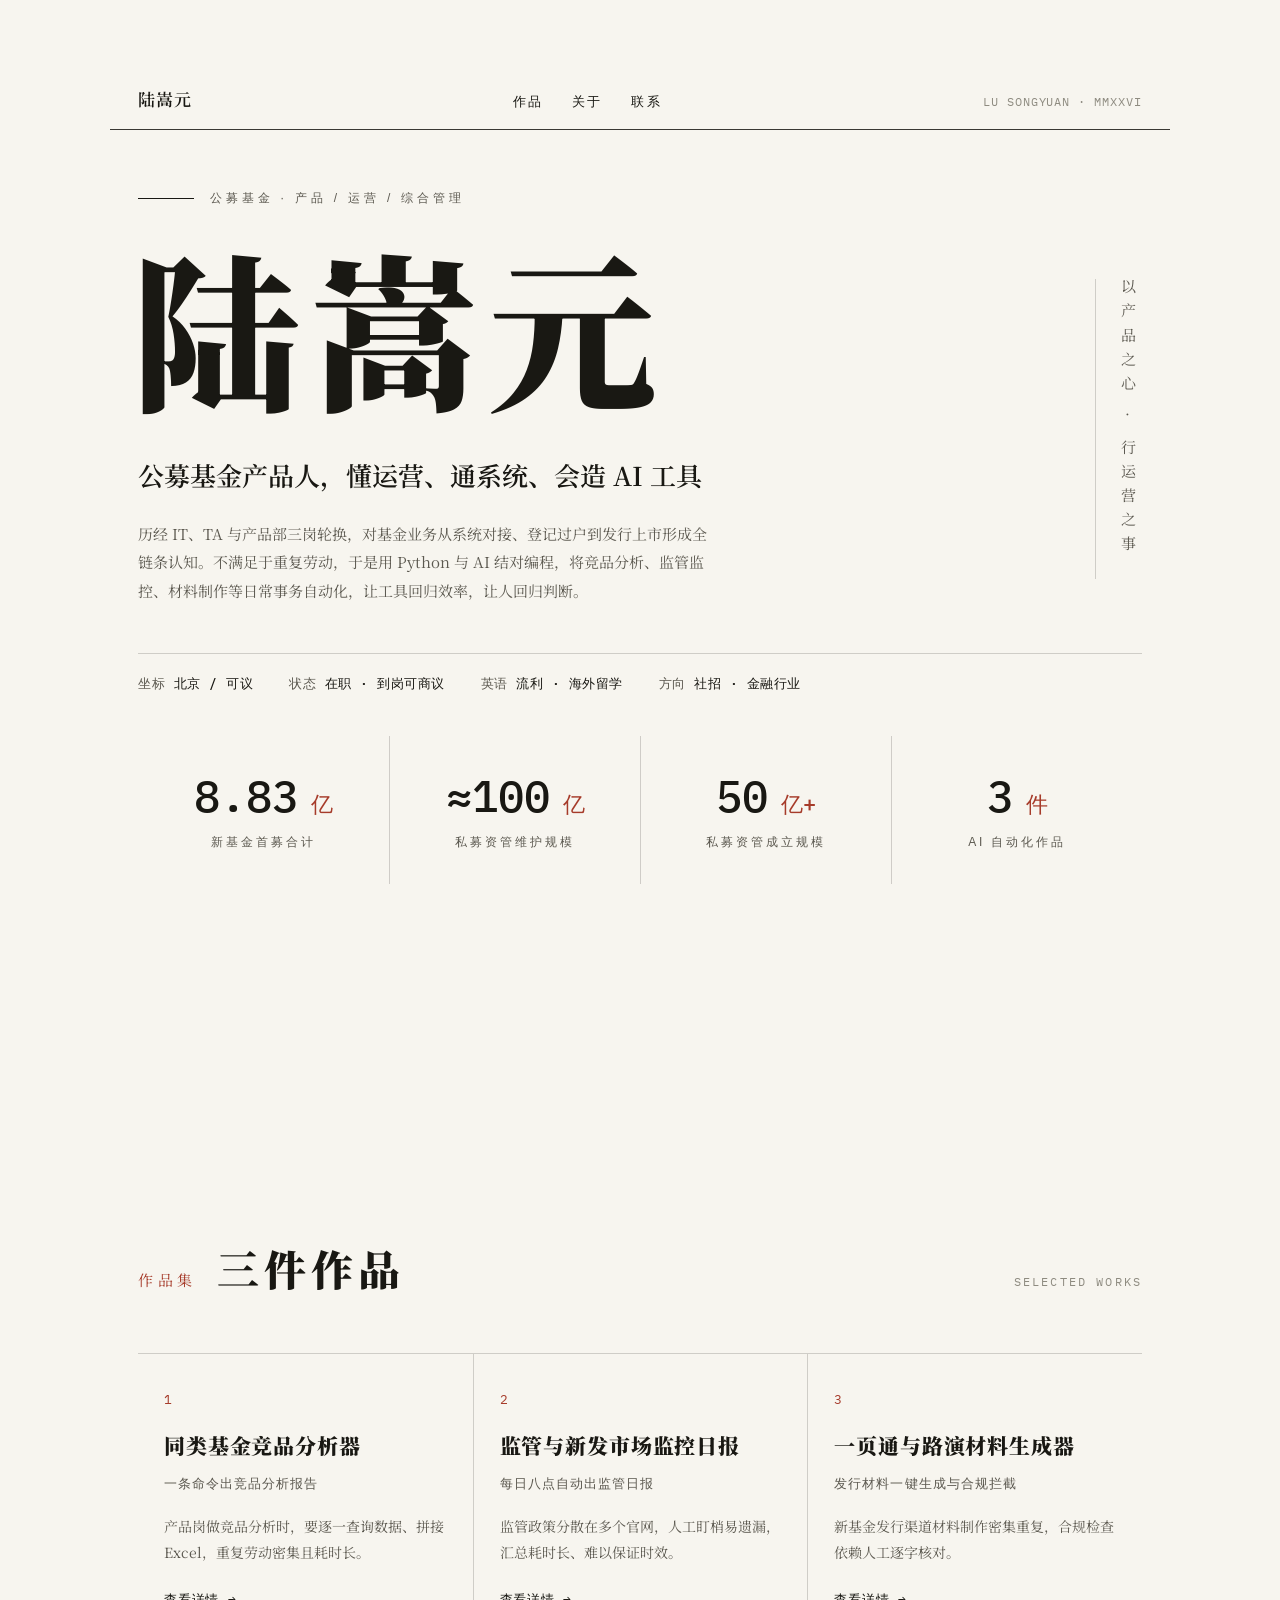
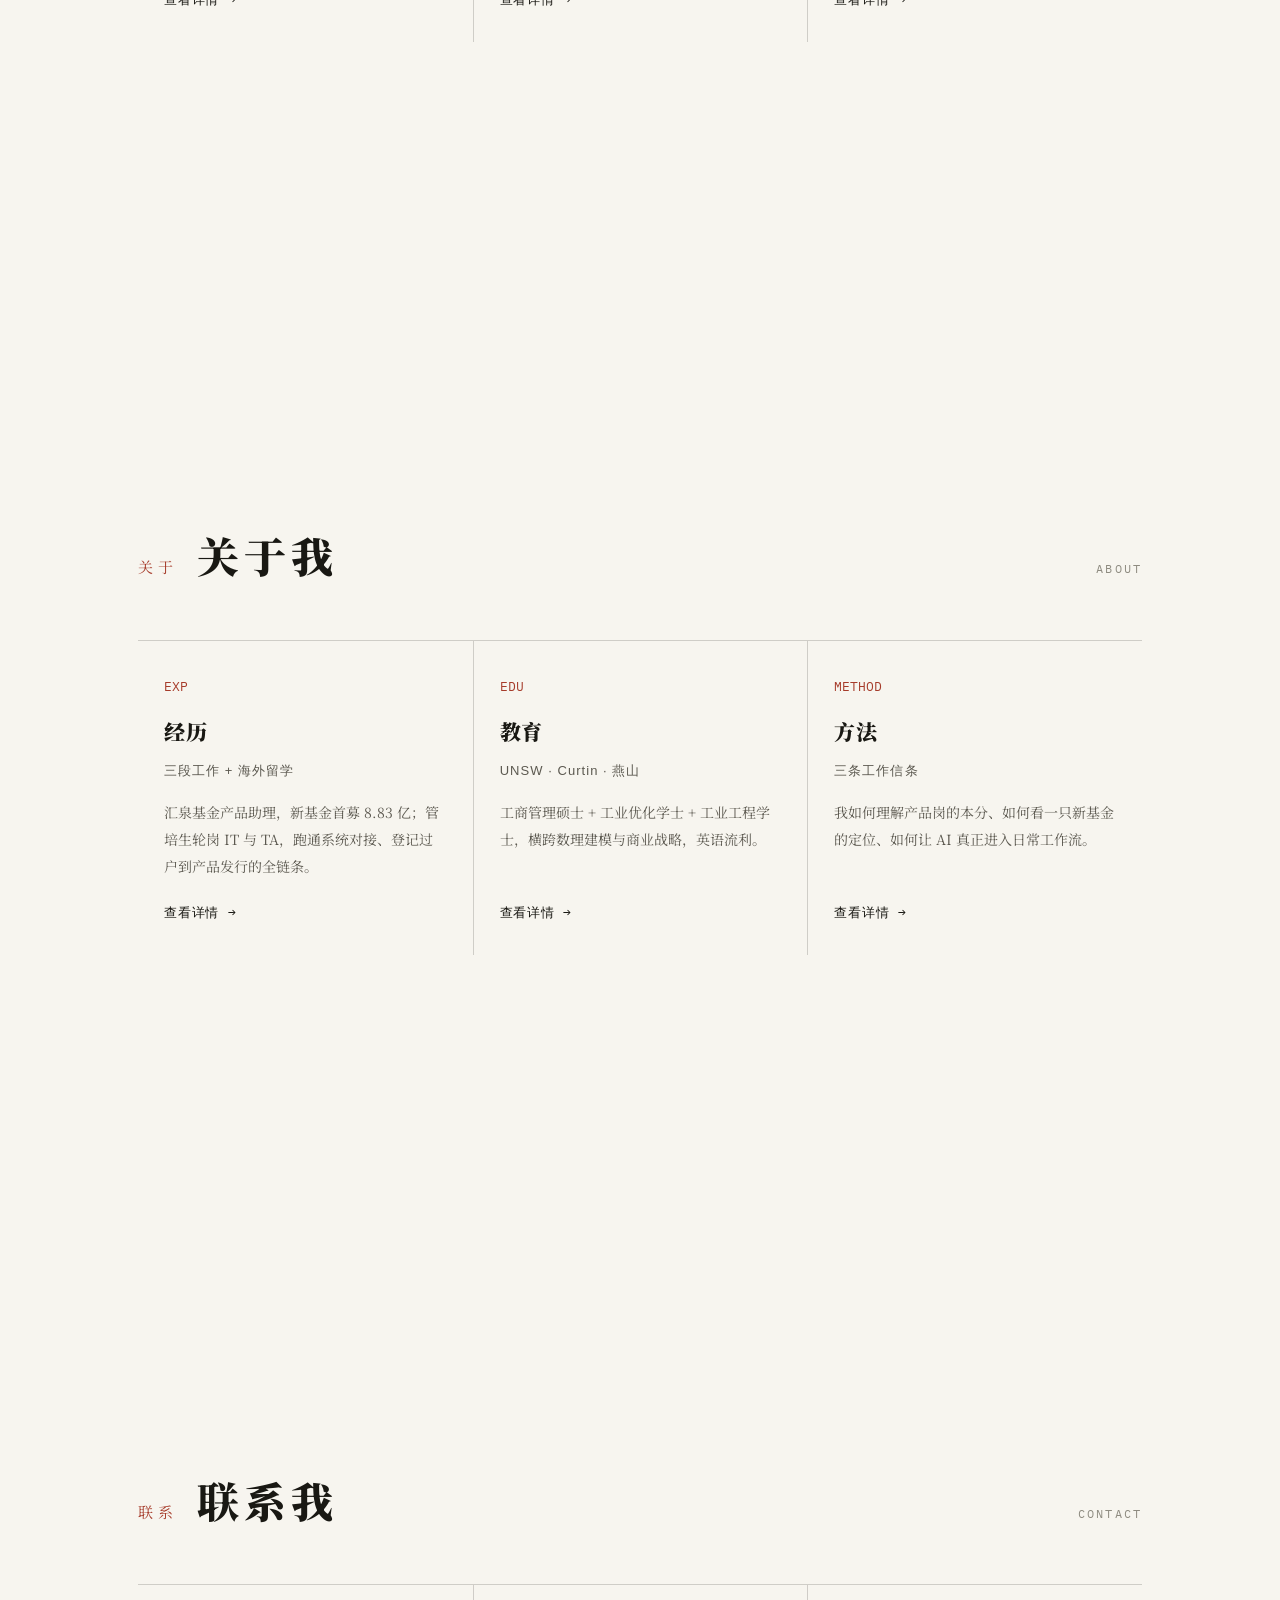
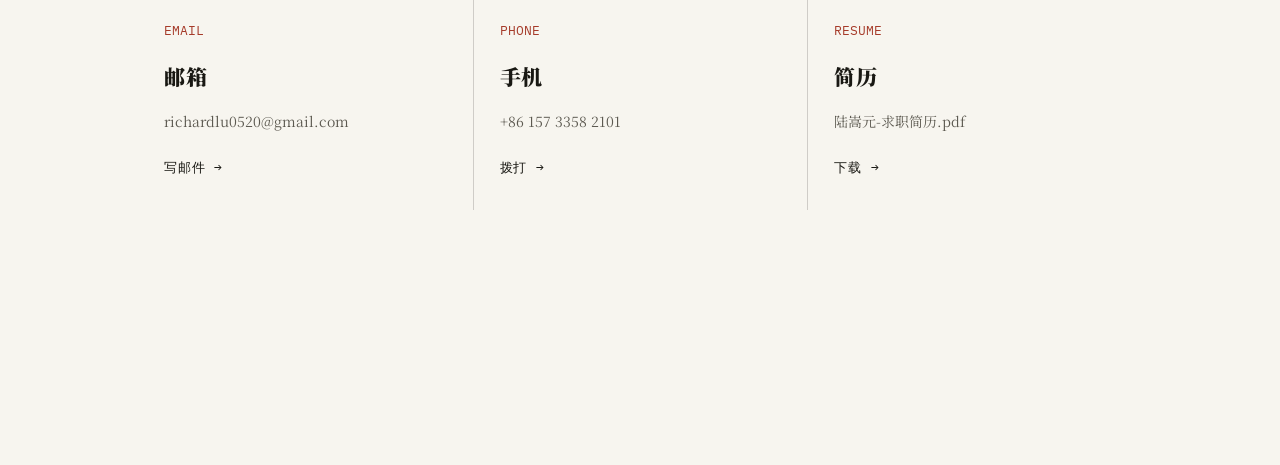
==== commit af7d95f9: "首页改 4 屏分屏 + 关于拆 3 详情页 + 联系改 3 列卡 主要改动： - 首页：4 屏 scroll-snap 分屏（总览 / 作品集 / 关于 / 联系） - 顶部 nav 改为锚点跳转（/" ====
--- a/index.html
+++ b/index.html
@@ -8,53 +8,60 @@
 <link rel="preconnect" href="https://fonts.googleapis.com">
 <link rel="preconnect" href="https://fonts.gstatic.com" crossorigin>
 <link href="https://fonts.googleapis.com/css2?family=Noto+Serif+SC:wght@400;600;900&family=IBM+Plex+Mono:wght@400;500&display=swap" rel="stylesheet">
-<link rel="stylesheet" href="/assets/styles.css?v=1781679722">
+<link rel="stylesheet" href="/assets/styles.css?v=1782109267">
 </head>
 <body>
 <div class="page">
 <header class="masthead">
   <a class="brand" href="/" aria-current="page">陆嵩元</a>
   <nav>
-    <a href="/works/fund-tool/" >作品</a>
-    <a href="/about/" >关于</a>
-    <a href="/contact/" >联系</a>
+    <a href="/#zuopin" >作品</a>
+    <a href="/#guanyu" >关于</a>
+    <a href="/#lianxi" >联系</a>
   </nav>
   <span class="mono">LU SONGYUAN · MMXXVI</span>
 </header>
 
 
-<section class="hero">
-  <div class="hero-vertical">以产品之心 · 行运营之事</div>
-  <div class="hero-kicker reveal">
-    <span class="rule"></span>
-    <span class="label">公募基金 · 产品 / 运营 / 综合管理</span>
-  </div>
-  <h1 class="name reveal">陆嵩元</h1>
-  <p class="hero-tagline reveal">公募基金产品人，懂运营、通系统、会造 AI 工具</p>
-  <p class="hero-intro reveal">历经 IT、TA 与产品部三岗轮换，对基金业务从系统对接、登记过户到发行上市形成全链条认知。不满足于重复劳动，遂以 Python 与 AI 结对编程，将竞品分析、监管监控、材料制作等日常事务自动化，让工具回归效率，让人回归判断。</p>
-  <div class="hero-meta reveal">
-    <div>坐标 <b>北京 / 可议</b></div>
-    <div>状态 <b>在职 · 到岗可商议</b></div>
-    <div>英语 <b>流利 · 海外留学</b></div>
-    <div>方向 <b>社招 · 金融行业</b></div>
+<main class="panels">
+
+<section class="panel" id="overview">
+  <div class="panel-inner">
+    <section class="hero">
+      <div class="hero-vertical">以产品之心 · 行运营之事</div>
+      <div class="hero-kicker reveal">
+        <span class="rule"></span>
+        <span class="label">公募基金 · 产品 / 运营 / 综合管理</span>
+      </div>
+      <h1 class="name reveal">陆嵩元</h1>
+      <p class="hero-tagline reveal">公募基金产品人，懂运营、通系统、会造 AI 工具</p>
+      <p class="hero-intro reveal">历经 IT、TA 与产品部三岗轮换，对基金业务从系统对接、登记过户到发行上市形成全链条认知。不满足于重复劳动，于是用 Python 与 AI 结对编程，将竞品分析、监管监控、材料制作等日常事务自动化，让工具回归效率，让人回归判断。</p>
+      <div class="hero-meta reveal">
+        <div>坐标 <b>北京 / 可议</b></div>
+        <div>状态 <b>在职 · 到岗可商议</b></div>
+        <div>英语 <b>流利 · 海外留学</b></div>
+        <div>方向 <b>社招 · 金融行业</b></div>
+      </div>
+    </section>
+
+    <section class="stats">
+      <div class="stat reveal"><div class="num"><span class="count" data-to="8.83" data-decimals="2">0.00</span><em> 亿</em></div><div class="cap">新基金首募合计</div></div>
+      <div class="stat reveal"><div class="num"><span class="prefix">≈</span><span class="count" data-to="100">0</span><em> 亿</em></div><div class="cap">私募资管维护规模</div></div>
+      <div class="stat reveal"><div class="num"><span class="count" data-to="50">0</span><em> 亿+</em></div><div class="cap">私募资管成立规模</div></div>
+      <div class="stat reveal"><div class="num"><span class="count" data-to="3">0</span><em> 件</em></div><div class="cap">AI 自动化作品</div></div>
+    </section>
   </div>
 </section>
 
-<section class="stats">
-  <div class="stat reveal"><div class="num"><span class="count" data-to="8.83" data-decimals="2">0.00</span><em> 亿</em></div><div class="cap">新基金首募合计</div></div>
-  <div class="stat reveal"><div class="num"><span class="prefix">≈</span><span class="count" data-to="100">0</span><em> 亿</em></div><div class="cap">私募资管维护规模</div></div>
-  <div class="stat reveal"><div class="num"><span class="count" data-to="50">0</span><em> 亿+</em></div><div class="cap">私募资管成立规模</div></div>
-  <div class="stat reveal"><div class="num"><span class="count" data-to="3">0</span><em> 件</em></div><div class="cap">AI 自动化作品</div></div>
-</section>
-
-<section class="chapter" id="zuopin">
-  <div class="chapter-head reveal">
-    <span class="no">作品集</span>
-    <h2>三件作品</h2>
-    <span class="en">SELECTED WORKS</span>
-  </div>
-  <div class="work-cards">
-    <a class="work-card reveal" href="/works/fund-tool/">
+<section class="panel" id="zuopin">
+  <div class="panel-inner">
+    <div class="chapter-head reveal">
+      <span class="no">作品集</span>
+      <h2>三件作品</h2>
+      <span class="en">SELECTED WORKS</span>
+    </div>
+    <div class="work-cards">
+      <a class="work-card reveal" href="/works/fund-tool/">
       <span class="wc-idx">1</span>
       <span class="wc-name">同类基金竞品分析器</span>
       <span class="wc-slogan">一条命令出竞品分析报告</span>
@@ -75,15 +82,77 @@
       <span class="wc-pain">新基金发行渠道材料制作密集重复，合规检查依赖人工逐字核对。</span>
       <span class="wc-more">查看详情 <span class="arrow">→</span></span>
     </a>
-  </div>
-  <div class="lead-band reveal">
-    <p class="lb-text">完整的经历、教育与工作方法，都在「关于」一页。</p>
-    <a class="lb-link" href="/about/">阅读关于我 →</a>
+    </div>
   </div>
 </section>
 
+<section class="panel" id="guanyu">
+  <div class="panel-inner">
+    <div class="chapter-head reveal">
+      <span class="no">关于</span>
+      <h2>关于我</h2>
+      <span class="en">ABOUT</span>
+    </div>
+    <div class="work-cards">
+      <a class="work-card reveal" href="/about/experience/">
+      <span class="wc-idx">EXP</span>
+      <span class="wc-name">经历</span>
+      <span class="wc-slogan">三段工作 + 海外留学</span>
+      <span class="wc-pain">汇泉基金产品助理，新基金首募 8.83 亿；管培生轮岗 IT 与 TA，跑通系统对接、登记过户到产品发行的全链条。</span>
+      <span class="wc-more">查看详情 <span class="arrow">→</span></span>
+    </a>
+    <a class="work-card reveal" href="/about/education/">
+      <span class="wc-idx">EDU</span>
+      <span class="wc-name">教育</span>
+      <span class="wc-slogan">UNSW · Curtin · 燕山</span>
+      <span class="wc-pain">工商管理硕士 + 工业优化学士 + 工业工程学士，横跨数理建模与商业战略，英语流利。</span>
+      <span class="wc-more">查看详情 <span class="arrow">→</span></span>
+    </a>
+    <a class="work-card reveal" href="/about/method/">
+      <span class="wc-idx">METHOD</span>
+      <span class="wc-name">方法</span>
+      <span class="wc-slogan">三条工作信条</span>
+      <span class="wc-pain">我如何理解产品岗的本分、如何看一只新基金的定位、如何让 AI 真正进入日常工作流。</span>
+      <span class="wc-more">查看详情 <span class="arrow">→</span></span>
+    </a>
+    </div>
+  </div>
+</section>
+
+<section class="panel" id="lianxi">
+  <div class="panel-inner">
+    <div class="chapter-head reveal">
+      <span class="no">联系</span>
+      <h2>联系我</h2>
+      <span class="en">CONTACT</span>
+    </div>
+    <div class="work-cards">
+      <a class="work-card reveal" href="mailto:richardlu0520@gmail.com">
+      <span class="wc-idx">EMAIL</span>
+      <span class="wc-name">邮箱</span>
+      <span class="wc-pain">richardlu0520@gmail.com</span>
+      <span class="wc-more">写邮件 <span class="arrow">→</span></span>
+    </a>
+    <a class="work-card reveal" href="tel:+8615733582101">
+      <span class="wc-idx">PHONE</span>
+      <span class="wc-name">手机</span>
+      <span class="wc-pain">+86 157 3358 2101</span>
+      <span class="wc-more">拨打 <span class="arrow">→</span></span>
+    </a>
+    <a class="work-card reveal" href="/assets/resume.pdf">
+      <span class="wc-idx">RESUME</span>
+      <span class="wc-name">简历</span>
+      <span class="wc-pain">陆嵩元-求职简历.pdf</span>
+      <span class="wc-more">下载 <span class="arrow">→</span></span>
+    </a>
+    </div>
+  </div>
+</section>
+
+</main>
+
 </div><!-- /.page -->
-<script src="/assets/scripts.js?v=1781679722"></script>
+<script src="/assets/scripts.js?v=1782109267"></script>
 </body>
 </html>
 
--- a/assets/styles.css
+++ b/assets/styles.css
@@ -18,6 +18,7 @@
 }
 * { margin: 0; padding: 0; box-sizing: border-box; }
 html { scroll-behavior: smooth; }
+section.chapter { scroll-margin-top: 80px; }
 body {
   background: var(--paper);
   color: var(--ink);
@@ -216,6 +217,27 @@
   .masthead .brand { margin-right: 6px; }
 }
 
+/* —— 首页 4 屏分屏（桌面，:has 限定只在 home 生效，详情页不受影响）—— */
+@media (min-width: 761px) {
+  html:has(.panels) { scroll-snap-type: y mandatory; }
+  .panel {
+    min-height: 100vh;
+    scroll-snap-align: start;
+    scroll-snap-stop: always;
+    padding: 80px 0 40px;
+    box-sizing: border-box;
+    display: flex;
+    flex-direction: column;
+    justify-content: center;
+    position: relative;
+  }
+  .panel-inner { width: 100%; }
+  /* panel 内重置原章节容器的 padding/border —— 避免双重间距 */
+  .panel .hero { padding: 0; border-bottom: none; }
+  .panel .stats { margin-top: 40px; border-bottom: none; }
+  .panel .chapter-head { margin-bottom: 44px; }
+}
+
 /* ============================================================
    ↓↓↓ 多页站点新增样式 ↓↓↓
    ============================================================ */
@@ -262,21 +284,6 @@
 .work-card:hover .wc-more { color: var(--seal); }
 .work-card:hover .wc-more .arrow { transform: translateX(6px); }
 
-/* —— 首页：引导去「关于」的横幅 —— */
-.lead-band { display: flex; align-items: baseline; justify-content: space-between; flex-wrap: wrap; gap: 16px; padding: 44px 0 6px; }
-.lead-band .lb-text { font-size: clamp(18px, 2.4vw, 24px); font-weight: 600; max-width: 22em; }
-.lead-band a.lb-link {
-  font-family: var(--mono); font-size: 13.5px; color: var(--ink); text-decoration: none;
-  letter-spacing: 0.06em; position: relative; white-space: nowrap;
-}
-.lead-band a.lb-link::after {
-  content: ""; position: absolute; left: 0; bottom: -3px; width: 100%; height: 1px;
-  background: var(--seal); transform: scaleX(0); transform-origin: left;
-  transition: transform 0.4s cubic-bezier(0.4, 0, 0.2, 1);
-}
-.lead-band a.lb-link:hover { color: var(--seal); }
-.lead-band a.lb-link:hover::after { transform: scaleX(1); }
-
 /* —— 作品详情页 —— */
 .detail-hero { padding: 64px 0 40px; border-bottom: 1px solid var(--hair-strong); }
 .issue-no { font-family: var(--mono); font-size: 13px; color: var(--seal); letter-spacing: 0.16em; }
@@ -362,3 +369,48 @@
   .contact-row { grid-template-columns: 1fr; gap: 4px; }
   .contact-row .cr-act { display: none; }
 }
+
+/* ============================================================
+   ↓↓↓ about 详情页新区段 ↓↓↓
+   ============================================================ */
+
+/* 通用 tag 云（独立样式，不依赖 .tech-stack 父级） */
+.ts-tags { display: flex; flex-wrap: wrap; gap: 10px; }
+.ts-tags span { font-family: var(--mono); font-size: 11.5px; color: var(--ink-soft); border: 1px solid var(--hair); padding: 4px 12px; letter-spacing: 0.04em; }
+.ts-tags.ts-soft span { font-family: var(--serif); font-size: 13.5px; letter-spacing: 0; padding: 6px 14px; color: var(--ink); }
+
+/* 代表产物 · 迷你卡 */
+.proj-grid { display: grid; grid-template-columns: repeat(3, 1fr); gap: 0; border-top: 1px solid var(--hair); margin-top: 4px; }
+.proj-card { padding: 24px 22px; border-left: 1px solid var(--hair); display: flex; flex-direction: column; gap: 10px; }
+.proj-card:first-child { border-left: none; }
+.proj-card .pc-name { font-size: 16px; font-weight: 600; line-height: 1.5; }
+.proj-card .pc-type { font-family: var(--mono); font-size: 12px; color: var(--seal); letter-spacing: 0.06em; }
+.proj-card .pc-role { font-family: var(--sans); font-size: 12.5px; color: var(--ink-soft); }
+.proj-foot { font-size: 14.5px; color: var(--ink-soft); margin-top: 18px; max-width: none; }
+.proj-foot b { color: var(--seal); font-weight: 600; }
+
+/* 跨学科 · 3 段并列 */
+.cross-grid { display: grid; grid-template-columns: repeat(3, 1fr); gap: 0; border-top: 1px solid var(--hair); margin-top: 4px; }
+.cross-row { padding: 28px 22px; border-left: 1px solid var(--hair); display: flex; flex-direction: column; gap: 10px; }
+.cross-row:first-child { border-left: none; }
+.cross-row .cr-head { display: flex; align-items: baseline; gap: 12px; flex-wrap: wrap; }
+.cross-row .cr-no { font-family: var(--mono); font-size: 13px; color: var(--seal); letter-spacing: 0.12em; }
+.cross-row .cr-name { font-size: 19px; font-weight: 900; letter-spacing: 0.05em; }
+.cross-row .cr-from { font-family: var(--mono); font-size: 11.5px; color: var(--ink-faint); flex-basis: 100%; margin-top: 2px; }
+.cross-row .cr-blurb { font-size: 14px; color: var(--ink-soft); max-width: none; line-height: 1.85; }
+
+/* 三条信条 · 卡片化 */
+.creed-list { display: grid; gap: 0; border-top: 1px solid var(--hair); margin-top: 4px; }
+.creed { padding: 30px 0 30px; border-bottom: 1px solid var(--hair); }
+.creed:last-child { border-bottom: none; }
+.creed-head { display: flex; align-items: baseline; gap: 18px; margin-bottom: 14px; }
+.creed-head .creed-no { font-family: var(--mono); font-size: 14px; color: var(--seal); letter-spacing: 0.16em; }
+.creed-head .creed-name { font-size: 22px; font-weight: 900; letter-spacing: 0.05em; }
+.creed-lead { font-size: 16px; color: var(--ink); margin-bottom: 12px; max-width: 42em; }
+.creed-ev { font-size: 14.5px; color: var(--ink-soft); max-width: 42em; line-height: 1.85; }
+
+@media (max-width: 760px) {
+  .proj-grid, .cross-grid { grid-template-columns: 1fr; }
+  .proj-card, .cross-row { border-left: none; border-top: 1px solid var(--hair); }
+  .proj-card:first-child, .cross-row:first-child { border-top: none; }
+}
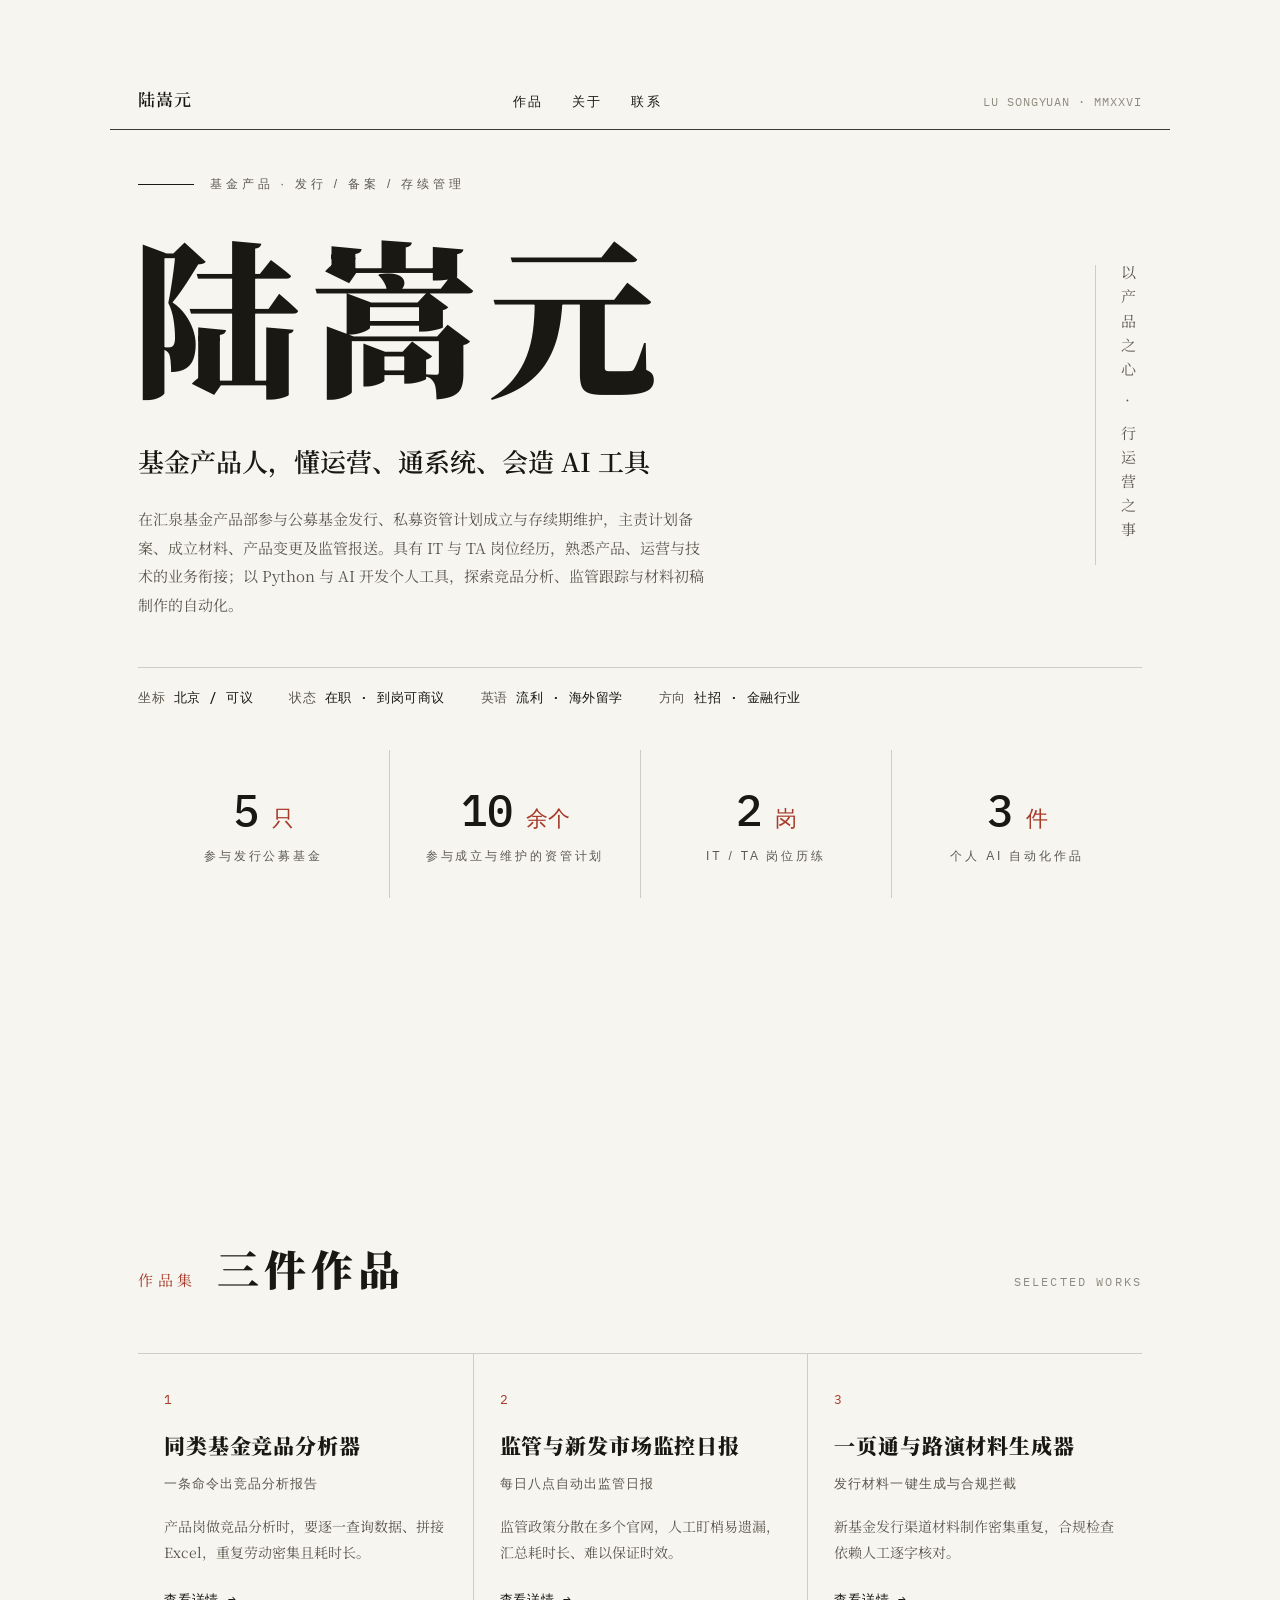
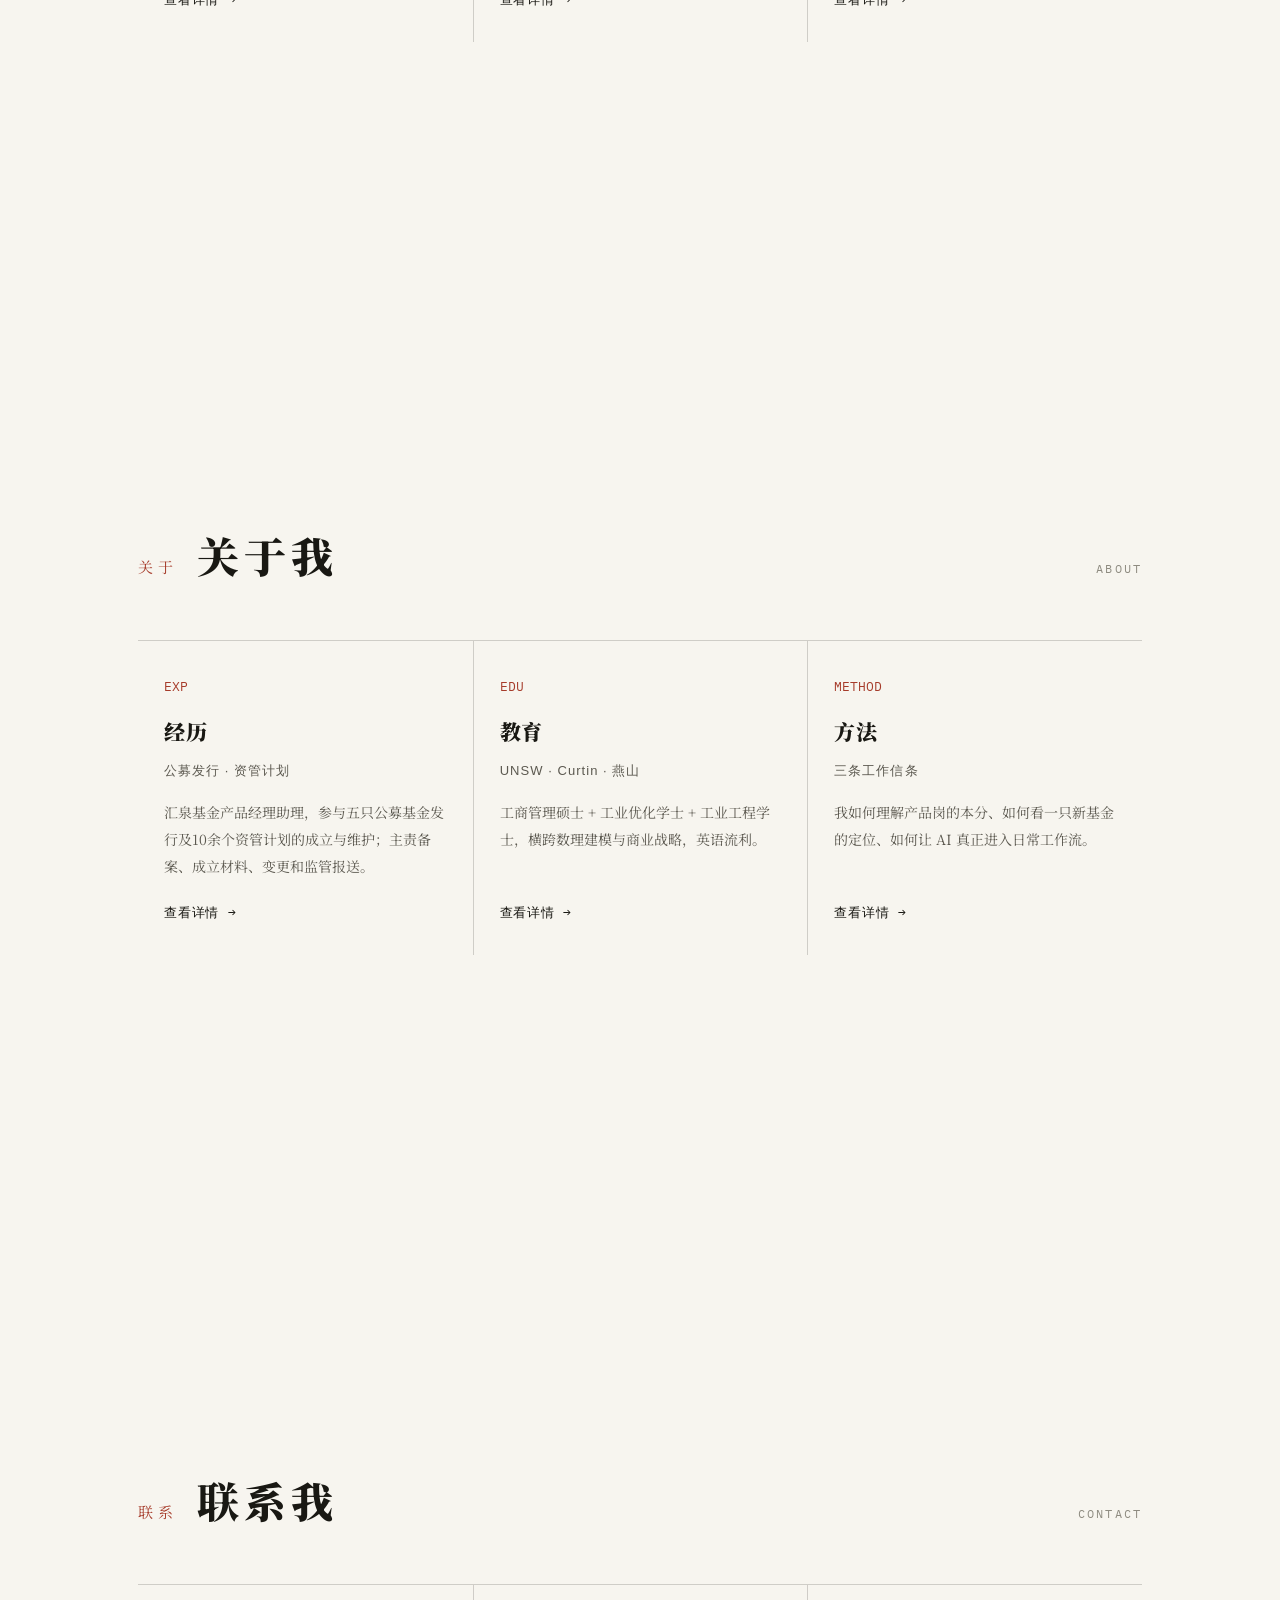
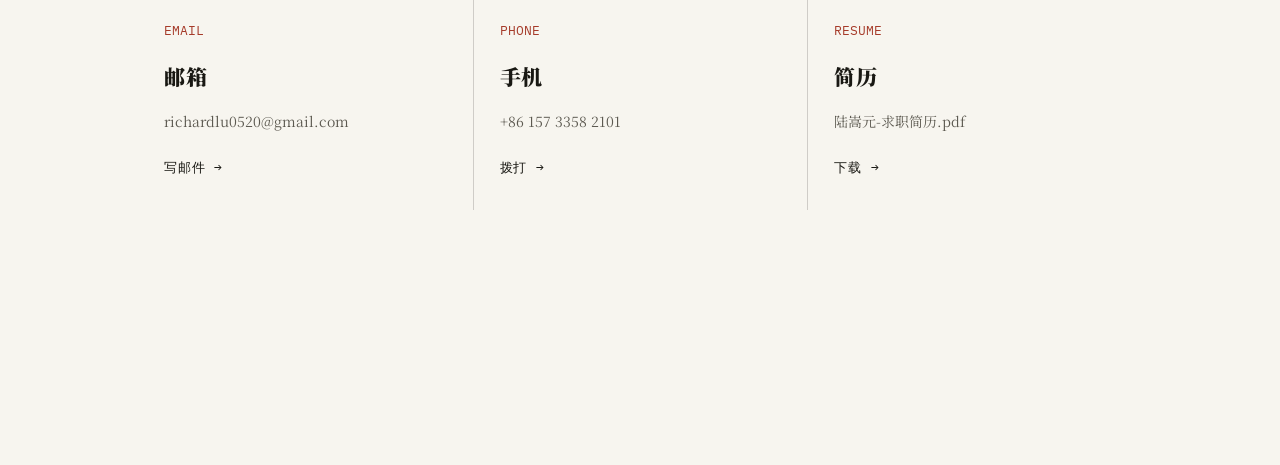
==== commit 25e139d7: "Sync website with October 2026 resume updates" ====
--- a/index.html
+++ b/index.html
@@ -3,12 +3,13 @@
 <head>
 <meta charset="UTF-8">
 <meta name="viewport" content="width=device-width, initial-scale=1.0">
-<title>陆嵩元 — 公募基金 · 产品与运营</title>
-<meta name="description" content="陆嵩元的个人作品与简历：公募基金产品经理，三件 AI 自动化作品，求职产品/运营/综合管理方向。">
+<title>陆嵩元 — 基金产品 · 发行与存续管理</title>
+<meta name="description" content="陆嵩元的个人作品与简历：汇泉基金产品经理助理，参与公募基金发行及私募资管计划成立与存续期维护，展示三件个人 AI 自动化作品。">
 <link rel="preconnect" href="https://fonts.googleapis.com">
 <link rel="preconnect" href="https://fonts.gstatic.com" crossorigin>
 <link href="https://fonts.googleapis.com/css2?family=Noto+Serif+SC:wght@400;600;900&family=IBM+Plex+Mono:wght@400;500&display=swap" rel="stylesheet">
-<link rel="stylesheet" href="/assets/styles.css?v=1782109267">
+<link rel="stylesheet" href="/assets/styles.css?v=1783393974">
+<script defer src="https://static.cloudflareinsights.com/beacon.min.js" data-cf-beacon='{"token": "c8428e9ed24644728c381ac19852c8ee"}'></script>
 </head>
 <body>
 <div class="page">
@@ -31,11 +32,11 @@
       <div class="hero-vertical">以产品之心 · 行运营之事</div>
       <div class="hero-kicker reveal">
         <span class="rule"></span>
-        <span class="label">公募基金 · 产品 / 运营 / 综合管理</span>
+        <span class="label">基金产品 · 发行 / 备案 / 存续管理</span>
       </div>
       <h1 class="name reveal">陆嵩元</h1>
-      <p class="hero-tagline reveal">公募基金产品人，懂运营、通系统、会造 AI 工具</p>
-      <p class="hero-intro reveal">历经 IT、TA 与产品部三岗轮换，对基金业务从系统对接、登记过户到发行上市形成全链条认知。不满足于重复劳动，于是用 Python 与 AI 结对编程，将竞品分析、监管监控、材料制作等日常事务自动化，让工具回归效率，让人回归判断。</p>
+      <p class="hero-tagline reveal">基金产品人，懂运营、通系统、会造 AI 工具</p>
+      <p class="hero-intro reveal">在汇泉基金产品部参与公募基金发行、私募资管计划成立与存续期维护，主责计划备案、成立材料、产品变更及监管报送。具有 IT 与 TA 岗位经历，熟悉产品、运营与技术的业务衔接；以 Python 与 AI 开发个人工具，探索竞品分析、监管跟踪与材料初稿制作的自动化。</p>
       <div class="hero-meta reveal">
         <div>坐标 <b>北京 / 可议</b></div>
         <div>状态 <b>在职 · 到岗可商议</b></div>
@@ -45,10 +46,10 @@
     </section>
 
     <section class="stats">
-      <div class="stat reveal"><div class="num"><span class="count" data-to="8.83" data-decimals="2">0.00</span><em> 亿</em></div><div class="cap">新基金首募合计</div></div>
-      <div class="stat reveal"><div class="num"><span class="prefix">≈</span><span class="count" data-to="100">0</span><em> 亿</em></div><div class="cap">私募资管维护规模</div></div>
-      <div class="stat reveal"><div class="num"><span class="count" data-to="50">0</span><em> 亿+</em></div><div class="cap">私募资管成立规模</div></div>
-      <div class="stat reveal"><div class="num"><span class="count" data-to="3">0</span><em> 件</em></div><div class="cap">AI 自动化作品</div></div>
+      <div class="stat reveal"><div class="num"><span class="count" data-to="5">0</span><em> 只</em></div><div class="cap">参与发行公募基金</div></div>
+      <div class="stat reveal"><div class="num"><span class="count" data-to="10">0</span><em> 余个</em></div><div class="cap">参与成立与维护的资管计划</div></div>
+      <div class="stat reveal"><div class="num"><span class="count" data-to="2">0</span><em> 岗</em></div><div class="cap">IT / TA 岗位历练</div></div>
+      <div class="stat reveal"><div class="num"><span class="count" data-to="3">0</span><em> 件</em></div><div class="cap">个人 AI 自动化作品</div></div>
     </section>
   </div>
 </section>
@@ -97,8 +98,8 @@
       <a class="work-card reveal" href="/about/experience/">
       <span class="wc-idx">EXP</span>
       <span class="wc-name">经历</span>
-      <span class="wc-slogan">三段工作 + 海外留学</span>
-      <span class="wc-pain">汇泉基金产品助理，新基金首募 8.83 亿；管培生轮岗 IT 与 TA，跑通系统对接、登记过户到产品发行的全链条。</span>
+      <span class="wc-slogan">公募发行 · 资管计划</span>
+      <span class="wc-pain">汇泉基金产品经理助理，参与五只公募基金发行及10余个资管计划的成立与维护；主责备案、成立材料、变更和监管报送。</span>
       <span class="wc-more">查看详情 <span class="arrow">→</span></span>
     </a>
     <a class="work-card reveal" href="/about/education/">
@@ -152,7 +153,7 @@
 </main>
 
 </div><!-- /.page -->
-<script src="/assets/scripts.js?v=1782109267"></script>
+<script src="/assets/scripts.js?v=1783393974"></script>
 </body>
 </html>
 
